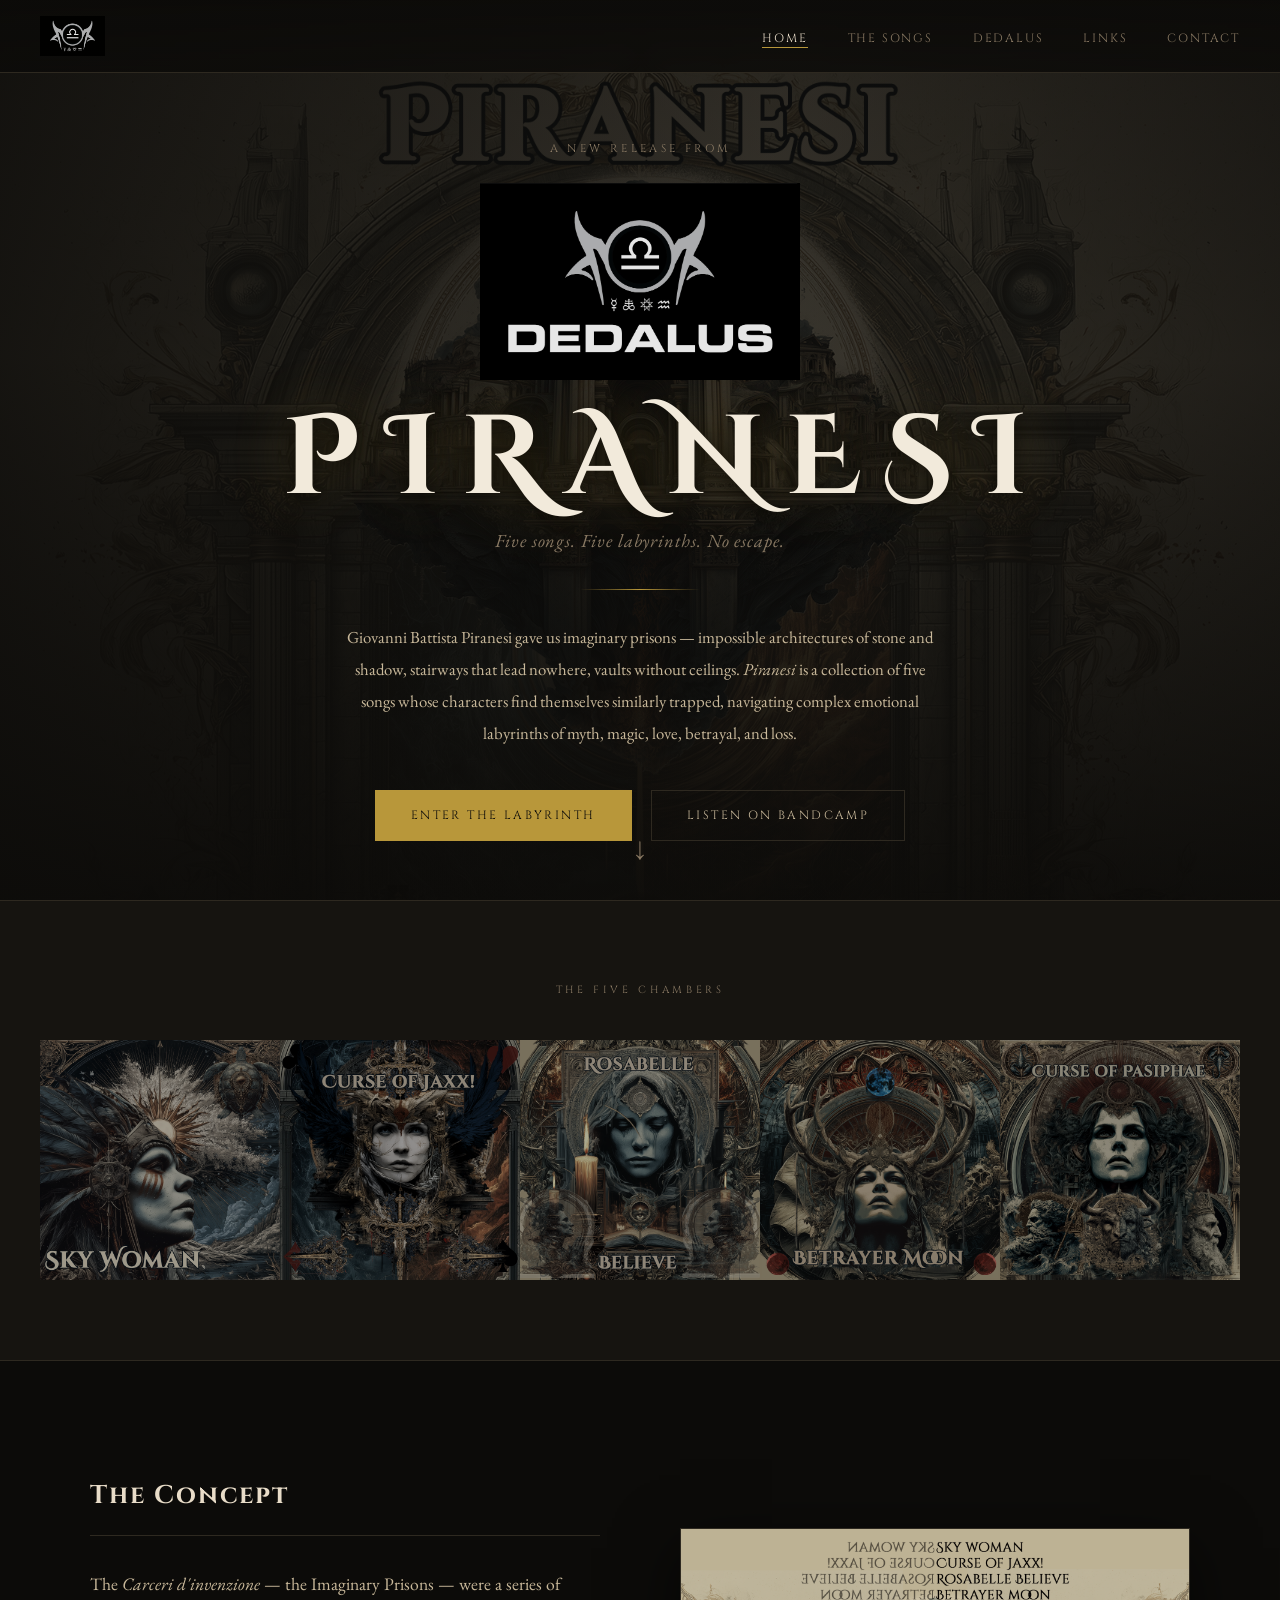
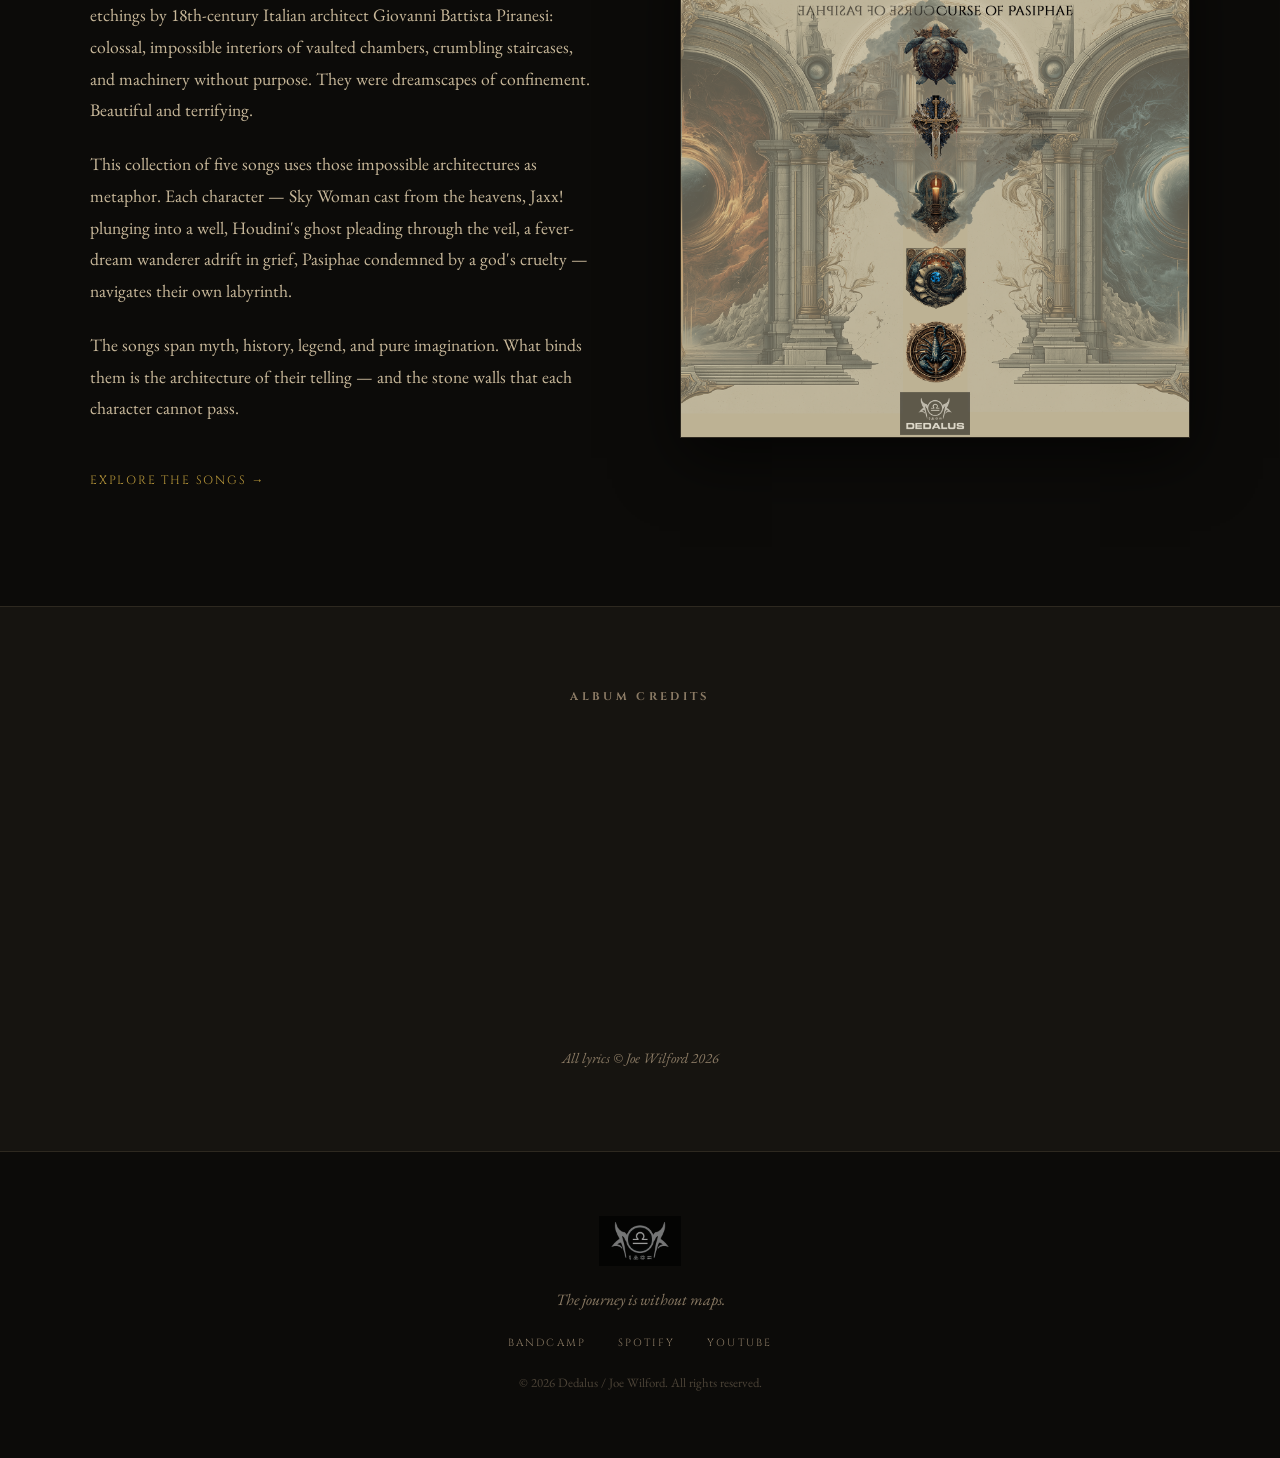
==== index.html @ 381da9d3 "Update index.html More credits grid changes" ====
<!DOCTYPE html>
<html lang="en">
<head>
<meta charset="UTF-8">
<meta name="viewport" content="width=device-width, initial-scale=1.0">
<title>Piranesi — Dedalus</title>
<link rel="stylesheet" href="css/style.css">
<link rel="preconnect" href="https://fonts.googleapis.com">
<link href="https://fonts.googleapis.com/css2?family=Cinzel:wght@400;600;700&family=Cinzel+Decorative:wght@400;700&family=EB+Garamond:ital,wght@0,400;0,500;1,400;1,500&display=swap" rel="stylesheet">
</head>
<body>

<nav class="site-nav">
  <a href="index.html" class="nav-logo"><img src="images/dedalus-icon.png" alt="Dedalus"></a>
  <ul class="nav-links">
    <li><a href="index.html" class="active">Home</a></li>
    <li><a href="songs.html">The Songs</a></li>
    <li><a href="dedalus.html">Dedalus</a></li>
    <li><a href="links.html">Links</a></li>
    <li><a href="contact.html">Contact</a></li>
  </ul>
  <button class="nav-toggle" aria-label="Menu">&#9776;</button>
</nav>

<header class="hero">
  <div class="hero-bg">
    <img src="images/piranesi-cover.png" alt="Piranesi" class="hero-cover-img">
    <div class="hero-overlay"></div>
  </div>
  <div class="hero-content">
    <div class="hero-eyebrow">A New Release from</div>
    <img src="images/dedalus-logo.png" alt="Dedalus" class="hero-logo">
    <h1 class="hero-title">PIRANESI</h1>
    <p class="hero-subtitle">Five songs. Five labyrinths. No escape.</p>
    <div class="hero-rule"></div>
    <p class="hero-description">
      Giovanni Battista Piranesi gave us imaginary prisons — impossible architectures of stone and shadow, stairways that lead nowhere, vaults without ceilings. <em>Piranesi</em> is a collection of five songs whose characters find themselves similarly trapped, navigating complex emotional labyrinths of myth, magic, love, betrayal, and loss.
    </p>
    <div class="hero-cta">
      <a href="songs.html" class="btn-primary">Enter the Labyrinth</a>
      <a href="https://joewilford.bandcamp.com/music" target="_blank" class="btn-secondary">Listen on Bandcamp</a>
    </div>
  </div>
  <div class="scroll-hint"><span>&#8595;</span></div>
</header>

<section class="song-strip">
  <div class="strip-label">The Five Chambers</div>
  <div class="strip-grid">
    <a href="songs.html#sky-woman" class="strip-card">
      <img src="images/sky-woman.png" alt="Sky Woman">
      <div class="strip-veil"><span class="strip-num">I</span><span class="strip-name">Sky Woman</span></div>
    </a>
    <a href="songs.html#jaxx" class="strip-card">
      <img src="images/jaxx.png" alt="Curse of Jaxx!">
      <div class="strip-veil"><span class="strip-num">II</span><span class="strip-name">Curse of Jaxx!</span></div>
    </a>
    <a href="songs.html#rosabelle" class="strip-card">
      <img src="images/rosabelle.png" alt="Rosabelle Believe">
      <div class="strip-veil"><span class="strip-num">III</span><span class="strip-name">Rosabelle Believe</span></div>
    </a>
    <a href="songs.html#betrayer-moon" class="strip-card">
      <img src="images/betrayer-moon.png" alt="Betrayer Moon">
      <div class="strip-veil"><span class="strip-num">IV</span><span class="strip-name">Betrayer Moon</span></div>
    </a>
    <a href="songs.html#pasiphae" class="strip-card">
      <img src="images/pasiphae.png" alt="Curse of Pasiphae">
      <div class="strip-veil"><span class="strip-num">V</span><span class="strip-name">Curse of Pasiphae</span></div>
    </a>
  </div>
</section>

<section class="concept-section">
  <div class="concept-inner">
    <div class="concept-text">
      <h2 class="section-title">The Concept</h2>
      <p>The <em>Carceri d'invenzione</em> — the Imaginary Prisons — were a series of etchings by 18th-century Italian architect Giovanni Battista Piranesi: colossal, impossible interiors of vaulted chambers, crumbling staircases, and machinery without purpose. They were dreamscapes of confinement. Beautiful and terrifying.</p>
      <p>This collection of five songs uses those impossible architectures as metaphor. Each character — Sky Woman cast from the heavens, Jaxx! plunging into a well, Houdini's ghost pleading through the veil, a fever-dream wanderer adrift in grief, Pasiphae condemned by a god's cruelty — navigates their own labyrinth.</p>
      <p>The songs span myth, history, legend, and pure imagination. What binds them is the architecture of their telling — and the stone walls that each character cannot pass.</p>
      <a href="songs.html" class="btn-text-link">Explore the songs &rarr;</a>
    </div>
    <div class="concept-img">
      <img src="images/piranesi-back.png" alt="Piranesi back cover">
    </div>
  </div>
</section>

<section class="credits-strip">
  <div class="credits-inner">
    <h3 class="credits-title">Album Credits</h3>
    <div class="credits-grid">
      <div class="credit-item"><span class="credit-role">Words &amp; Music</span><span class="credit-name">Joe Wilford</span></div>
      <div class="credit-item"><span class="credit-role">Vocals, Guitars, Bass, Keys</span><span class="credit-name">Joe Wilford</span></div>
      <div class="credit-item"><span class="credit-role">Lead Vocals — <em>Curse of Jaxx!</em></span><span class="credit-name">Yvonne Belle</span></div>
      <div class="credit-item"><span class="credit-role">Background Vocals — <em>Rosabelle Believe</em></span><span class="credit-name">Rowan Bishop</span></div>
      <div class="credit-item"><span class="credit-role">Drums — <em>Rosabelle Believe</em></span><span class="credit-name">Steve La Cerra</span></div>
      <div class="credit-item"><span class="credit-role">Drums — <em>Curse of Pasiphae</em></span><span class="credit-name">Runtt Wah</span></div>
    </div><div class="credit-item">
  <span class="credit-role">Mixed by</span>
  <span class="credit-name">Rowan Bishop at Garage Mahal Recording, Westbrook, Maine — <em>Rosabelle Believe &amp; Curse of Pasiphae</em></span>
</div>
    <p class="credits-copy">All lyrics &copy; Joe Wilford 2026</p>
  </div>
</section>

<footer class="site-footer">
  <div class="footer-inner">
    <img src="images/dedalus-icon.png" alt="Dedalus" class="footer-icon">
    <p class="footer-tagline">The journey is without maps.</p>
    <div class="footer-links">
      <a href="https://joewilford.bandcamp.com/music" target="_blank">Bandcamp</a>
      <a href="https://open.spotify.com/artist/7KIFpEmJ60Qsy2uLBTqwLW" target="_blank">Spotify</a>
      <a href="https://youtube.com/@darkartsmusic" target="_blank">YouTube</a>
    </div>
    <p class="footer-copy">&copy; 2026 Dedalus / Joe Wilford. All rights reserved.</p>
  </div>
</footer>

<script src="js/main.js"></script>
</body>
</html>
---- css/style.css ----
/* ============================================================
   PIRANESI — DEDALUS
   Dark Neoclassical Exhibition
   ============================================================ */

:root {
  --stone:        #0c0b09;
  --stone-mid:    #161410;
  --stone-light:  #1f1c17;
  --stone-border: #2e2920;
  --parchment:    #c8b89a;
  --parchment-dim:#8a7a64;
  --ivory:        #e8dcc8;
  --ivory-bright: #f2eadb;
  --gold:         #b8973a;
  --gold-dim:     #7a6228;
  --rust:         #8b3a2a;
  --blood:        #6b1a1a;
  --prussian:     #1a2d4a;
  --slate:        #2a3d52;
  --font-display: 'Cinzel Decorative', serif;
  --font-title:   'Cinzel', serif;
  --font-body:    'EB Garamond', serif;
  --transition:   0.3s ease;
}

*, *::before, *::after { box-sizing: border-box; margin: 0; padding: 0; }

html { scroll-behavior: smooth; }

body {
  background: var(--stone);
  color: var(--parchment);
  font-family: var(--font-body);
  font-size: 1.1rem;
  line-height: 1.8;
  overflow-x: hidden;
}

img { max-width: 100%; display: block; }
a { color: var(--gold); text-decoration: none; transition: color var(--transition); }
a:hover { color: var(--ivory-bright); }

/* ============================================================
   NAVIGATION
   ============================================================ */
.site-nav {
  position: fixed;
  top: 0; left: 0; right: 0;
  z-index: 100;
  display: flex;
  align-items: center;
  justify-content: space-between;
  padding: 1rem 2.5rem;
  background: linear-gradient(to bottom, rgba(12,11,9,0.97) 0%, rgba(12,11,9,0.85) 100%);
  border-bottom: 1px solid var(--stone-border);
  backdrop-filter: blur(8px);
}

.nav-logo img {
  height: 40px;
  width: auto;
  opacity: 0.9;
  transition: opacity var(--transition);
}
.nav-logo:hover img { opacity: 1; }

.nav-links {
  list-style: none;
  display: flex;
  gap: 2.5rem;
}

.nav-links a {
  font-family: var(--font-title);
  font-size: 0.75rem;
  letter-spacing: 0.15em;
  text-transform: uppercase;
  color: var(--parchment-dim);
  position: relative;
  padding-bottom: 2px;
}

.nav-links a::after {
  content: '';
  position: absolute;
  bottom: 0; left: 0;
  width: 0; height: 1px;
  background: var(--gold);
  transition: width var(--transition);
}

.nav-links a:hover,
.nav-links a.active {
  color: var(--ivory);
}
.nav-links a:hover::after,
.nav-links a.active::after { width: 100%; }

.nav-toggle {
  display: none;
  background: none;
  border: none;
  color: var(--parchment);
  font-size: 1.5rem;
  cursor: pointer;
}

/* ============================================================
   HERO
   ============================================================ */
.hero {
  position: relative;
  min-height: 100vh;
  display: flex;
  align-items: center;
  justify-content: center;
  padding-top: 80px;
  overflow: hidden;
}

.hero-bg {
  position: absolute;
  inset: 0;
  z-index: 0;
}

.hero-cover-img {
  width: 100%;
  height: 100%;
  object-fit: cover;
  object-position: center top;
  opacity: 0.35;
  filter: sepia(20%);
}

.hero-overlay {
  position: absolute;
  inset: 0;
  background:
    linear-gradient(to right, rgba(12,11,9,0.85) 0%, rgba(12,11,9,0.4) 60%, rgba(12,11,9,0.7) 100%),
    linear-gradient(to bottom, rgba(12,11,9,0.3) 0%, rgba(12,11,9,0.0) 40%, rgba(12,11,9,0.9) 100%);
}

.hero-content {
  position: relative;
  z-index: 1;
  text-align: center;
  max-width: 780px;
  padding: 3rem 2rem;
  animation: fadeUp 1.2s ease forwards;
}

@keyframes fadeUp {
  from { opacity: 0; transform: translateY(30px); }
  to   { opacity: 1; transform: translateY(0); }
}

.hero-eyebrow {
  font-family: var(--font-title);
  font-size: 0.7rem;
  letter-spacing: 0.3em;
  text-transform: uppercase;
  color: var(--parchment-dim);
  margin-bottom: 1.5rem;
}

.hero-logo {
  max-width: 320px;
  margin: 0 auto 1.5rem;
  filter: brightness(0.9);
}

.hero-title {
  font-family: var(--font-display);
  font-size: clamp(3.5rem, 9vw, 7rem);
  letter-spacing: 0.2em;
  color: var(--ivory-bright);
  text-shadow: 0 0 60px rgba(184,151,58,0.3), 0 4px 20px rgba(0,0,0,0.8);
  margin-bottom: 0.5rem;
  line-height: 1;
}

.hero-subtitle {
  font-family: var(--font-body);
  font-style: italic;
  font-size: 1.15rem;
  color: var(--parchment-dim);
  letter-spacing: 0.05em;
  margin-bottom: 2rem;
}

.hero-rule {
  width: 120px;
  height: 1px;
  background: linear-gradient(to right, transparent, var(--gold), transparent);
  margin: 0 auto 2rem;
}

.hero-description {
  font-size: 1.05rem;
  color: var(--parchment);
  max-width: 600px;
  margin: 0 auto 2.5rem;
  line-height: 1.9;
}

.hero-cta {
  display: flex;
  gap: 1.2rem;
  justify-content: center;
  flex-wrap: wrap;
}

.scroll-hint {
  position: absolute;
  bottom: 2rem;
  left: 50%;
  transform: translateX(-50%);
  color: var(--parchment-dim);
  font-size: 1.4rem;
  animation: bob 2s ease-in-out infinite;
  z-index: 1;
}

@keyframes bob {
  0%, 100% { transform: translateX(-50%) translateY(0); }
  50%       { transform: translateX(-50%) translateY(8px); }
}

/* ============================================================
   BUTTONS
   ============================================================ */
.btn-primary {
  display: inline-block;
  font-family: var(--font-title);
  font-size: 0.75rem;
  letter-spacing: 0.2em;
  text-transform: uppercase;
  color: var(--stone);
  background: var(--gold);
  padding: 0.85rem 2.2rem;
  border: 1px solid var(--gold);
  transition: all var(--transition);
}
.btn-primary:hover {
  background: var(--ivory-bright);
  border-color: var(--ivory-bright);
  color: var(--stone);
}

.btn-secondary {
  display: inline-block;
  font-family: var(--font-title);
  font-size: 0.75rem;
  letter-spacing: 0.2em;
  text-transform: uppercase;
  color: var(--parchment);
  background: transparent;
  padding: 0.85rem 2.2rem;
  border: 1px solid var(--stone-border);
  transition: all var(--transition);
}
.btn-secondary:hover {
  border-color: var(--gold);
  color: var(--gold);
}

.btn-text-link {
  font-family: var(--font-title);
  font-size: 0.75rem;
  letter-spacing: 0.15em;
  text-transform: uppercase;
  color: var(--gold);
  display: inline-block;
  margin-top: 1.5rem;
  transition: color var(--transition);
}
.btn-text-link:hover { color: var(--ivory-bright); }

.btn-bandcamp {
  display: inline-block;
  font-family: var(--font-title);
  font-size: 0.7rem;
  letter-spacing: 0.15em;
  text-transform: uppercase;
  color: var(--stone);
  background: var(--gold);
  padding: 0.6rem 1.4rem;
  margin-top: 0.75rem;
  transition: all var(--transition);
}
.btn-bandcamp:hover { background: var(--ivory-bright); color: var(--stone); }

/* ============================================================
   SONG STRIP (HOME)
   ============================================================ */
.song-strip {
  padding: 5rem 2rem;
  background: var(--stone-mid);
  border-top: 1px solid var(--stone-border);
  border-bottom: 1px solid var(--stone-border);
}

.strip-label {
  font-family: var(--font-title);
  font-size: 0.65rem;
  letter-spacing: 0.35em;
  text-transform: uppercase;
  color: var(--parchment-dim);
  text-align: center;
  margin-bottom: 2.5rem;
}

.strip-grid {
  display: grid;
  grid-template-columns: repeat(5, 1fr);
  gap: 0;
  max-width: 1200px;
  margin: 0 auto;
}

.strip-card {
  position: relative;
  overflow: hidden;
  aspect-ratio: 1;
  display: block;
}

.strip-card img {
  width: 100%;
  height: 100%;
  object-fit: cover;
  transition: transform 0.5s ease, filter 0.5s ease;
  filter: brightness(0.7) saturate(0.7);
}

.strip-card:hover img {
  transform: scale(1.06);
  filter: brightness(0.5) saturate(0.5);
}

.strip-veil {
  position: absolute;
  inset: 0;
  display: flex;
  flex-direction: column;
  align-items: center;
  justify-content: center;
  opacity: 0;
  transition: opacity 0.4s ease;
  background: rgba(12,11,9,0.4);
  gap: 0.5rem;
}

.strip-card:hover .strip-veil { opacity: 1; }

.strip-num {
  font-family: var(--font-display);
  font-size: 2rem;
  color: var(--gold);
  display: block;
}

.strip-name {
  font-family: var(--font-title);
  font-size: 0.7rem;
  letter-spacing: 0.1em;
  text-transform: uppercase;
  color: var(--ivory);
  text-align: center;
  padding: 0 1rem;
}

/* ============================================================
   CONCEPT SECTION
   ============================================================ */
.concept-section {
  padding: 7rem 2rem;
  background: var(--stone);
}

.concept-inner {
  max-width: 1100px;
  margin: 0 auto;
  display: grid;
  grid-template-columns: 1fr 1fr;
  gap: 5rem;
  align-items: center;
}

.concept-text p {
  margin-bottom: 1.4rem;
  color: var(--parchment);
}

.concept-img img {
  border: 1px solid var(--stone-border);
  box-shadow: 0 20px 60px rgba(0,0,0,0.6);
}

/* ============================================================
   SECTION TITLES
   ============================================================ */
.section-title {
  font-family: var(--font-title);
  font-size: 1.6rem;
  letter-spacing: 0.08em;
  color: var(--ivory);
  margin-bottom: 2rem;
  padding-bottom: 1rem;
  border-bottom: 1px solid var(--stone-border);
}

/* ============================================================
   CREDITS STRIP
   ============================================================ */
.credits-strip {
  background: var(--stone-mid);
  border-top: 1px solid var(--stone-border);
  padding: 5rem 2rem;
}

.credits-inner {
  max-width: 900px;
  margin: 0 auto;
  text-align: center;
}

.credits-title {
  font-family: var(--font-title);
  font-size: 0.7rem;
  letter-spacing: 0.3em;
  text-transform: uppercase;
  color: var(--parchment-dim);
  margin-bottom: 3rem;
}

.credits-grid {
  display: grid;
  grid-template-columns: repeat(auto-fit, minmax(250px, 1fr));
  gap: 1.5rem 3rem;
  text-align: left;
  margin-bottom: 2.5rem;
}

.credit-item {
  display: flex;
  flex-direction: column;
  gap: 0.2rem;
  padding-bottom: 1rem;
  border-bottom: 1px solid var(--stone-border);
}

.credit-role {
  font-family: var(--font-title);
  font-size: 0.65rem;
  letter-spacing: 0.12em;
  text-transform: uppercase;
  color: var(--parchment-dim);
}

.credit-name {
  font-size: 1.05rem;
  color: var(--ivory);
}

.credits-copy {
  font-style: italic;
  color: var(--parchment-dim);
  font-size: 0.9rem;
}

/* ============================================================
   PAGE HEADER (interior pages)
   ============================================================ */
.page-header {
  padding: 10rem 2rem 5rem;
  text-align: center;
  background:
    linear-gradient(to bottom, rgba(12,11,9,1) 0%, rgba(22,20,16,1) 100%);
  border-bottom: 1px solid var(--stone-border);
  position: relative;
}

.page-header::before {
  content: '';
  position: absolute;
  bottom: 0; left: 50%;
  transform: translateX(-50%);
  width: 200px;
  height: 1px;
  background: linear-gradient(to right, transparent, var(--gold), transparent);
}

.page-header-eyebrow {
  font-family: var(--font-title);
  font-size: 0.65rem;
  letter-spacing: 0.35em;
  text-transform: uppercase;
  color: var(--parchment-dim);
  margin-bottom: 1rem;
}

.page-header-title {
  font-family: var(--font-display);
  font-size: clamp(2.5rem, 6vw, 4.5rem);
  color: var(--ivory-bright);
  letter-spacing: 0.1em;
  margin-bottom: 1rem;
}

.page-header-sub {
  font-style: italic;
  color: var(--parchment-dim);
  font-size: 1.05rem;
}

/* ============================================================
   SONG NAV
   ============================================================ */
.song-nav {
  position: sticky;
  top: 63px;
  z-index: 90;
  background: rgba(15,13,10,0.97);
  border-bottom: 1px solid var(--stone-border);
  display: flex;
  justify-content: center;
  flex-wrap: wrap;
  gap: 0;
  backdrop-filter: blur(8px);
}

.song-nav a {
  font-family: var(--font-title);
  font-size: 0.65rem;
  letter-spacing: 0.12em;
  text-transform: uppercase;
  color: var(--parchment-dim);
  padding: 1rem 1.5rem;
  border-right: 1px solid var(--stone-border);
  transition: all var(--transition);
}

.song-nav a:last-child { border-right: none; }
.song-nav a:hover { color: var(--gold); background: rgba(184,151,58,0.05); }

/* ============================================================
   SONG PANELS
   ============================================================ */
.song-panel {
  display: grid;
  grid-template-columns: 420px 1fr;
  min-height: 100vh;
  border-bottom: 1px solid var(--stone-border);
}

.song-panel--alt {
  background: var(--stone-mid);
}

.song-art-col {
  position: sticky;
  top: 110px;
  height: calc(100vh - 110px);
  display: flex;
  flex-direction: column;
  align-items: center;
  justify-content: center;
  padding: 3rem 2rem;
  border-right: 1px solid var(--stone-border);
  background: var(--stone);
}

.song-panel--alt .song-art-col {
  background: var(--stone-mid);
}

.song-numeral {
  font-family: var(--font-display);
  font-size: 4rem;
  color: var(--stone-border);
  line-height: 1;
  margin-bottom: 1.5rem;
  text-shadow: none;
}

.song-artwork {
  width: 100%;
  max-width: 360px;
  box-shadow: 0 20px 60px rgba(0,0,0,0.7), 0 0 0 1px var(--stone-border);
  transition: box-shadow 0.4s ease;
}

.song-artwork:hover {
  box-shadow: 0 25px 80px rgba(0,0,0,0.8), 0 0 30px rgba(184,151,58,0.15), 0 0 0 1px var(--gold-dim);
}

.song-content-col {
  padding: 5rem 4rem 6rem;
  max-width: 800px;
}

.song-title {
  font-family: var(--font-display);
  font-size: clamp(2rem, 4vw, 3.2rem);
  color: var(--ivory-bright);
  letter-spacing: 0.05em;
  margin-bottom: 0.5rem;
  line-height: 1.1;
}

.song-sub-title {
  font-family: var(--font-body);
  font-style: italic;
  color: var(--parchment-dim);
  font-size: 0.9rem;
  letter-spacing: 0.05em;
  margin-bottom: 0.5rem;
}

.song-rule {
  width: 80px;
  height: 1px;
  background: linear-gradient(to right, var(--gold), transparent);
  margin: 1.5rem 0 2.5rem;
}

.song-story,
.song-lyrics,
.song-media {
  margin-bottom: 3.5rem;
}

.content-label {
  font-family: var(--font-title);
  font-size: 0.65rem;
  letter-spacing: 0.25em;
  text-transform: uppercase;
  color: var(--gold);
  margin-bottom: 1.2rem;
  display: block;
}

.song-story p {
  color: var(--parchment);
  margin-bottom: 1.2rem;
}

/* ============================================================
   MEDIA PLACEHOLDERS
   ============================================================ */
.media-placeholder,
.video-placeholder {
  border: 1px solid var(--stone-border);
  background: var(--stone-light);
  margin-bottom: 1rem;
}

.media-placeholder-inner,
.video-placeholder-inner {
  padding: 2rem;
  display: flex;
  flex-direction: column;
  align-items: center;
  gap: 0.75rem;
  text-align: center;
}

.media-icon {
  font-size: 2rem;
  color: var(--parchment-dim);
  display: block;
}

.media-placeholder p,
.video-placeholder p {
  color: var(--parchment-dim);
  font-style: italic;
  font-size: 0.95rem;
}

/* ============================================================
   LYRICS
   ============================================================ */
.lyrics-block {
  border-left: 2px solid var(--gold-dim);
  padding-left: 2rem;
  display: flex;
  flex-direction: column;
  gap: 1.2rem;
}

.lyrics-block p {
  color: var(--parchment);
  line-height: 1.9;
  font-size: 1.05rem;
}

/* ============================================================
   ARTIST PAGE
   ============================================================ */
.artist-hero {
  position: relative;
  height: 55vh;
  min-height: 350px;
  display: flex;
  align-items: flex-end;
  justify-content: center;
  overflow: hidden;
}

.artist-hero-bg {
  position: absolute;
  inset: 0;
}

.artist-banner-img {
  width: 100%;
  height: 100%;
  object-fit: cover;
  object-position: center;
  opacity: 0.6;
}

.artist-hero-overlay {
  position: absolute;
  inset: 0;
  background: linear-gradient(to bottom, rgba(12,11,9,0.2) 0%, rgba(12,11,9,0.95) 100%);
}

.artist-hero-content {
  position: relative;
  z-index: 1;
  text-align: center;
  padding: 0 2rem 3rem;
}

.artist-hero-logo {
  max-width: 280px;
  margin: 0 auto 1rem;
}

.artist-hero-tagline {
  font-style: italic;
  color: var(--parchment-dim);
  font-size: 1rem;
}

.artist-bio-section {
  padding: 6rem 2rem;
}

.artist-bio-inner {
  max-width: 1100px;
  margin: 0 auto;
  display: grid;
  grid-template-columns: 320px 1fr;
  gap: 5rem;
  align-items: start;
}

.portrait-frame {
  border: 1px solid var(--stone-border);
  box-shadow: 0 20px 60px rgba(0,0,0,0.6);
  overflow: hidden;
  margin-bottom: 1.5rem;
}

.artist-portrait {
  width: 100%;
  transition: transform 0.5s ease;
}
.portrait-frame:hover .artist-portrait { transform: scale(1.03); }

.portrait-caption {
  display: flex;
  align-items: center;
  gap: 1rem;
  padding: 0 0.5rem;
  margin-bottom: 1.5rem;
}

.caption-icon {
  height: 30px;
  width: auto;
  opacity: 0.7;
}

.portrait-caption span {
  font-family: var(--font-title);
  font-size: 0.75rem;
  letter-spacing: 0.1em;
  color: var(--parchment-dim);
  line-height: 1.5;
}

.artist-photo {
  width: 100%;
  border: 1px solid var(--stone-border);
  opacity: 0.85;
  transition: opacity var(--transition);
}
.artist-photo:hover { opacity: 1; }

.bio-lead {
  font-size: 1.2rem;
  font-style: italic;
  color: var(--ivory);
  margin-bottom: 1.8rem;
  line-height: 1.8;
}

.bio-text p {
  color: var(--parchment);
  margin-bottom: 1.4rem;
}

/* ============================================================
   DISCOGRAPHY
   ============================================================ */
.discography-section {
  background: var(--stone-mid);
  border-top: 1px solid var(--stone-border);
  padding: 6rem 2rem;
}

.discography-inner {
  max-width: 900px;
  margin: 0 auto;
}

.disco-item {
  display: grid;
  grid-template-columns: 100px 1fr;
  gap: 2rem;
  padding: 2rem 0;
  border-bottom: 1px solid var(--stone-border);
  align-items: start;
}

.disco-featured {
  background: rgba(184,151,58,0.05);
  padding: 2rem;
  border: 1px solid var(--gold-dim);
  margin-bottom: 1rem;
}

.disco-year {
  font-family: var(--font-title);
  font-size: 0.75rem;
  letter-spacing: 0.1em;
  color: var(--gold);
  padding-top: 0.3rem;
}

.disco-title {
  font-family: var(--font-title);
  font-size: 1.1rem;
  color: var(--ivory);
  margin-bottom: 0.5rem;
  display: flex;
  align-items: center;
  gap: 1rem;
  flex-wrap: wrap;
}

.disco-badge {
  font-size: 0.6rem;
  letter-spacing: 0.15em;
  text-transform: uppercase;
  background: var(--gold);
  color: var(--stone);
  padding: 0.2rem 0.6rem;
  font-family: var(--font-title);
  font-weight: 400;
}

.disco-tracklist {
  font-style: italic;
  color: var(--parchment-dim);
  font-size: 0.95rem;
  line-height: 1.7;
}

/* ============================================================
   LINKS PAGE
   ============================================================ */
.links-section {
  padding: 5rem 2rem 7rem;
}

.links-inner {
  max-width: 900px;
  margin: 0 auto;
}

.links-group {
  margin-bottom: 4rem;
}

.links-group-title {
  font-family: var(--font-title);
  font-size: 0.65rem;
  letter-spacing: 0.3em;
  text-transform: uppercase;
  color: var(--parchment-dim);
  margin-bottom: 1.5rem;
  padding-bottom: 0.75rem;
  border-bottom: 1px solid var(--stone-border);
}

.links-grid {
  display: flex;
  flex-direction: column;
  gap: 0.75rem;
}

.link-card {
  display: flex;
  align-items: center;
  gap: 1.5rem;
  padding: 1.25rem 1.5rem;
  border: 1px solid var(--stone-border);
  background: var(--stone-mid);
  transition: all var(--transition);
  color: var(--parchment);
}

.link-card:hover {
  border-color: var(--gold-dim);
  background: var(--stone-light);
  color: var(--ivory);
}

.link-card--featured {
  border-color: var(--gold-dim);
  background: rgba(184,151,58,0.06);
}

.link-card--featured:hover {
  border-color: var(--gold);
}

.link-card-icon {
  font-size: 1.4rem;
  opacity: 0.7;
  flex-shrink: 0;
  width: 2rem;
  text-align: center;
}

.link-card-text { flex: 1; }

.link-card-text h3 {
  font-family: var(--font-title);
  font-size: 0.85rem;
  letter-spacing: 0.08em;
  color: var(--ivory);
  margin-bottom: 0.2rem;
}

.link-card-text p {
  font-size: 0.9rem;
  color: var(--parchment-dim);
  font-style: italic;
}

.link-arrow {
  color: var(--gold-dim);
  font-size: 1.1rem;
  flex-shrink: 0;
  transition: transform var(--transition), color var(--transition);
}

.link-card:hover .link-arrow {
  transform: translateX(4px);
  color: var(--gold);
}

/* ============================================================
   CONTACT PAGE
   ============================================================ */
.contact-section {
  padding: 6rem 2rem 8rem;
}

.contact-inner {
  max-width: 1000px;
  margin: 0 auto;
  display: grid;
  grid-template-columns: 1fr 1fr;
  gap: 5rem;
  align-items: start;
}

.contact-text p {
  color: var(--parchment);
  margin-bottom: 1.4rem;
}

.email-link {
  color: var(--gold);
  border-bottom: 1px solid var(--gold-dim);
  padding-bottom: 1px;
}

.contact-streaming { margin-top: 3rem; }

.contact-stream-links {
  display: flex;
  flex-wrap: wrap;
  gap: 0.75rem;
  margin-top: 1rem;
}

.contact-form {
  display: flex;
  flex-direction: column;
  gap: 1.2rem;
}

.form-field {
  display: flex;
  flex-direction: column;
  gap: 0.4rem;
}

.form-field label {
  font-family: var(--font-title);
  font-size: 0.65rem;
  letter-spacing: 0.2em;
  text-transform: uppercase;
  color: var(--parchment-dim);
}

.form-field input,
.form-field textarea {
  background: var(--stone-light);
  border: 1px solid var(--stone-border);
  color: var(--ivory);
  padding: 0.75rem 1rem;
  font-family: var(--font-body);
  font-size: 1rem;
  transition: border-color var(--transition);
  resize: vertical;
}

.form-field input:focus,
.form-field textarea:focus {
  outline: none;
  border-color: var(--gold-dim);
}

.form-field input::placeholder,
.form-field textarea::placeholder {
  color: var(--parchment-dim);
  opacity: 0.6;
}

.form-submit { margin-top: 0.5rem; cursor: pointer; }

.form-note {
  font-size: 0.8rem;
  font-style: italic;
  color: var(--parchment-dim);
  opacity: 0.7;
  line-height: 1.6;
}

/* ============================================================
   FOOTER
   ============================================================ */
.site-footer {
  background: var(--stone);
  border-top: 1px solid var(--stone-border);
  padding: 4rem 2rem;
}

.footer-inner {
  max-width: 600px;
  margin: 0 auto;
  text-align: center;
  display: flex;
  flex-direction: column;
  align-items: center;
  gap: 1.2rem;
}

.footer-icon {
  height: 50px;
  width: auto;
  opacity: 0.6;
  transition: opacity var(--transition);
}
.footer-icon:hover { opacity: 1; }

.footer-tagline {
  font-style: italic;
  color: var(--parchment-dim);
  font-size: 1rem;
}

.footer-links {
  display: flex;
  gap: 2rem;
  flex-wrap: wrap;
  justify-content: center;
}

.footer-links a {
  font-family: var(--font-title);
  font-size: 0.65rem;
  letter-spacing: 0.2em;
  text-transform: uppercase;
  color: var(--parchment-dim);
  transition: color var(--transition);
}
.footer-links a:hover { color: var(--gold); }

.footer-copy {
  font-size: 0.8rem;
  color: var(--parchment-dim);
  opacity: 0.5;
}

/* ============================================================
   RESPONSIVE
   ============================================================ */
@media (max-width: 1024px) {
  .song-panel {
    grid-template-columns: 1fr;
  }

  .song-art-col {
    position: relative;
    top: 0;
    height: auto;
    padding: 3rem 2rem 2rem;
    border-right: none;
    border-bottom: 1px solid var(--stone-border);
    flex-direction: row;
    gap: 2rem;
    justify-content: flex-start;
  }

  .song-numeral { font-size: 2.5rem; margin-bottom: 0; }

  .song-artwork { max-width: 200px; }

  .song-content-col { padding: 3rem 2rem 4rem; }

  .concept-inner { grid-template-columns: 1fr; gap: 3rem; }
  .concept-img { order: -1; }

  .artist-bio-inner { grid-template-columns: 1fr; gap: 3rem; }

  .contact-inner { grid-template-columns: 1fr; gap: 3rem; }

  .strip-grid { grid-template-columns: repeat(3, 1fr); }
  .strip-grid .strip-card:nth-child(4),
  .strip-grid .strip-card:nth-child(5) {
    display: none;
  }
}

@media (max-width: 768px) {
  .nav-links { display: none; }
  .nav-toggle { display: block; }

  .nav-links.open {
    display: flex;
    flex-direction: column;
    position: fixed;
    top: 63px; left: 0; right: 0;
    background: var(--stone);
    padding: 2rem;
    border-bottom: 1px solid var(--stone-border);
    gap: 1.5rem;
    z-index: 99;
  }

  .strip-grid { grid-template-columns: repeat(2, 1fr); }
  .strip-grid .strip-card:nth-child(4),
  .strip-grid .strip-card:nth-child(5) {
    display: block;
  }

  .credits-grid { grid-template-columns: 1fr; }

  .disco-item { grid-template-columns: 80px 1fr; }

  .song-art-col { flex-direction: column; align-items: center; }

  .hero-cta { flex-direction: column; align-items: center; }
}

/* ============================================================
   SCROLL REVEAL
   ============================================================ */
.reveal {
  opacity: 0;
  transform: translateY(24px);
  transition: opacity 0.7s ease, transform 0.7s ease;
}
.reveal.in-view {
  opacity: 1;
  transform: translateY(0);
}

/* Song nav active state */
.song-nav a.active {
  color: var(--gold);
  background: rgba(184,151,58,0.05);
}
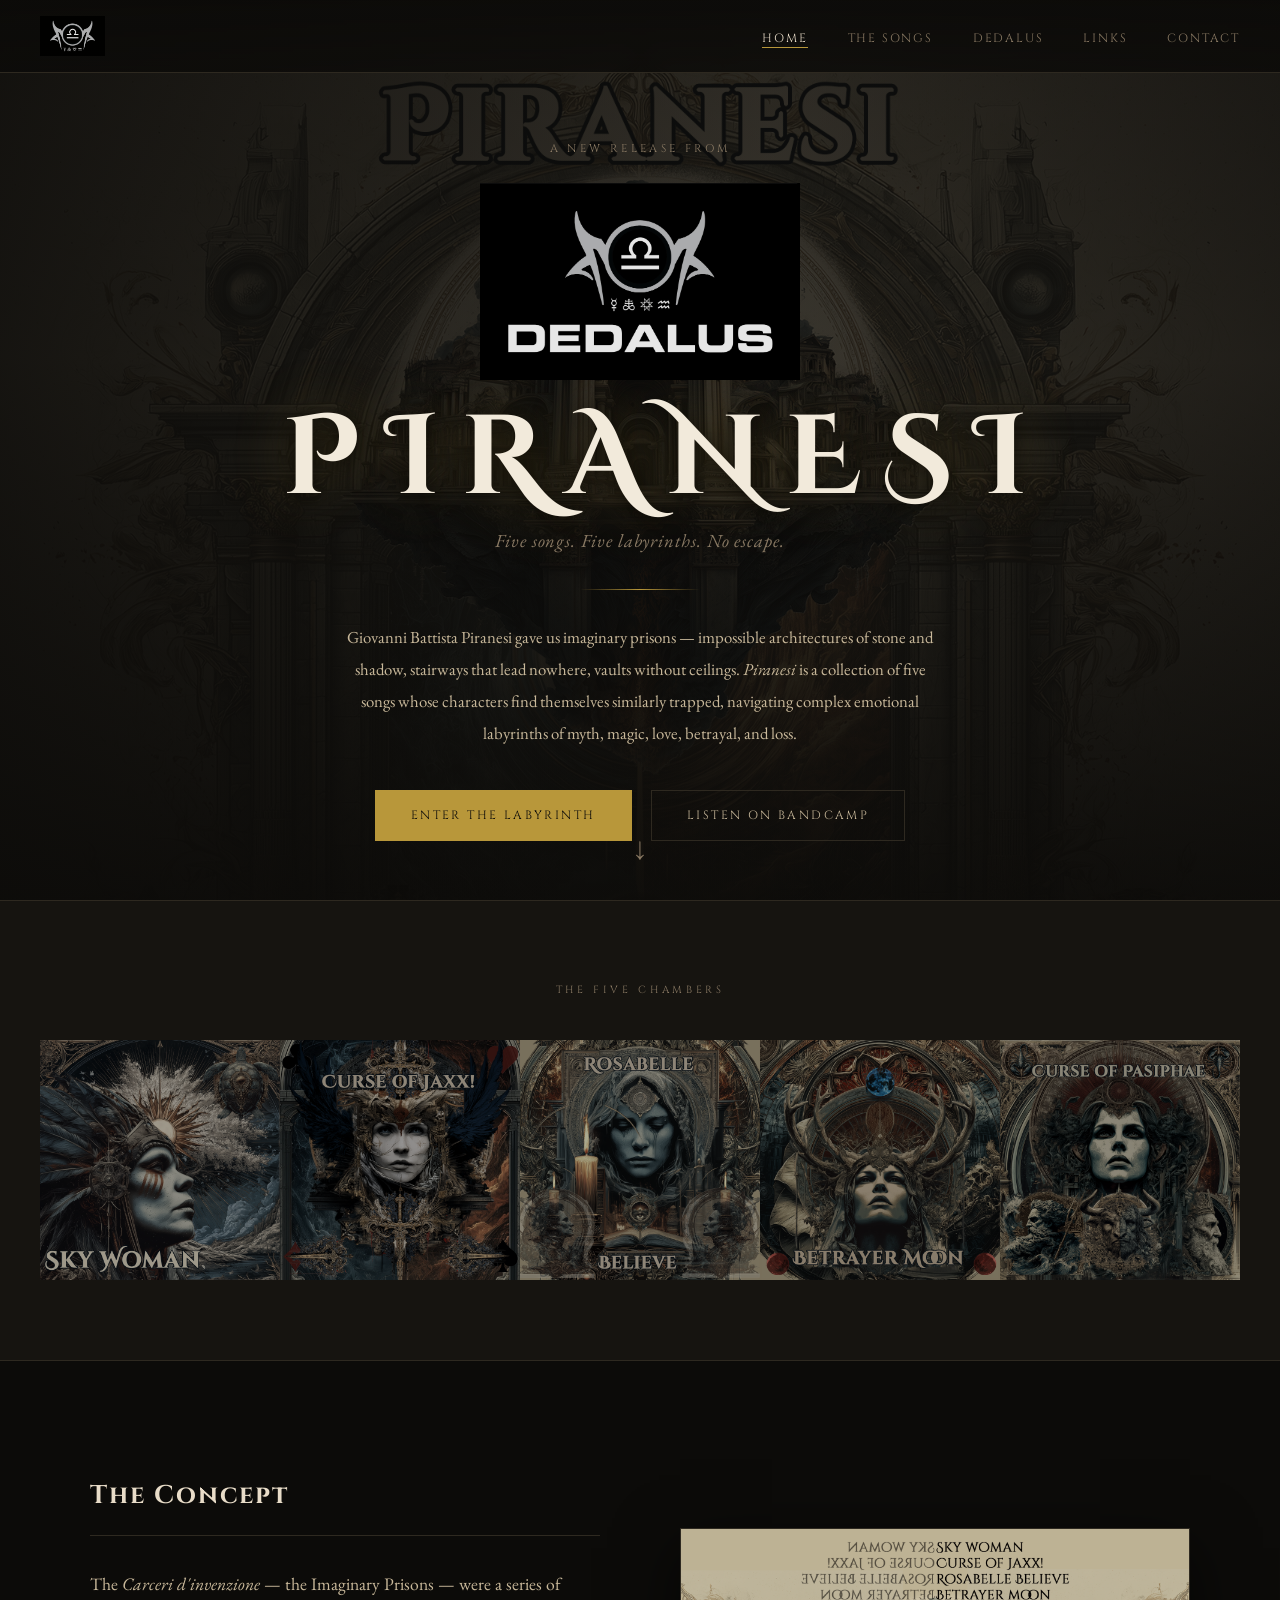
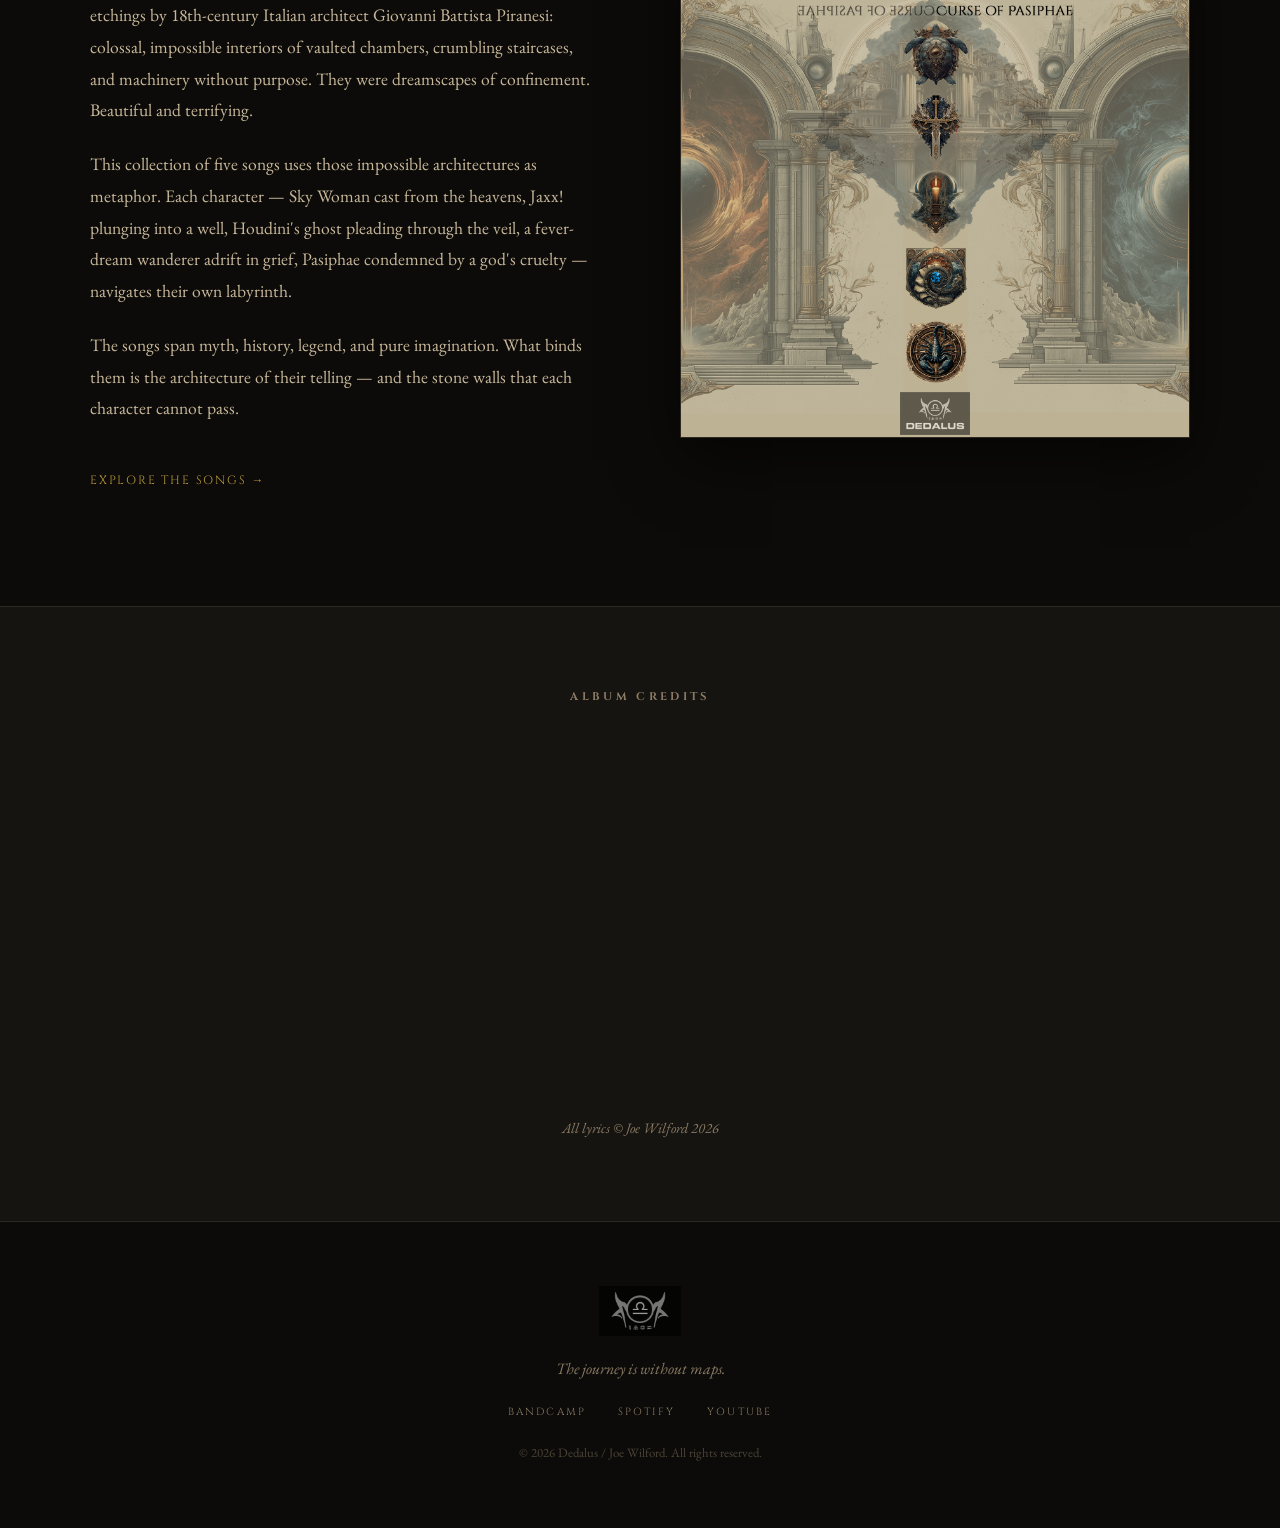
==== commit f0e38332: "Update index.html Credits - Ned / logo." ====
--- a/index.html
+++ b/index.html
@@ -98,6 +98,9 @@
     </div><div class="credit-item">
   <span class="credit-role">Mixed by</span>
   <span class="credit-name">Rowan Bishop at Garage Mahal Recording, Westbrook, Maine — <em>Rosabelle Believe &amp; Curse of Pasiphae</em></span>
+</div><div class="credit-item">
+  <span class="credit-role">Dedalus logo design</span>
+  <span class="credit-name">Ned Farrell</span>
 </div>
     <p class="credits-copy">All lyrics &copy; Joe Wilford 2026</p>
   </div>
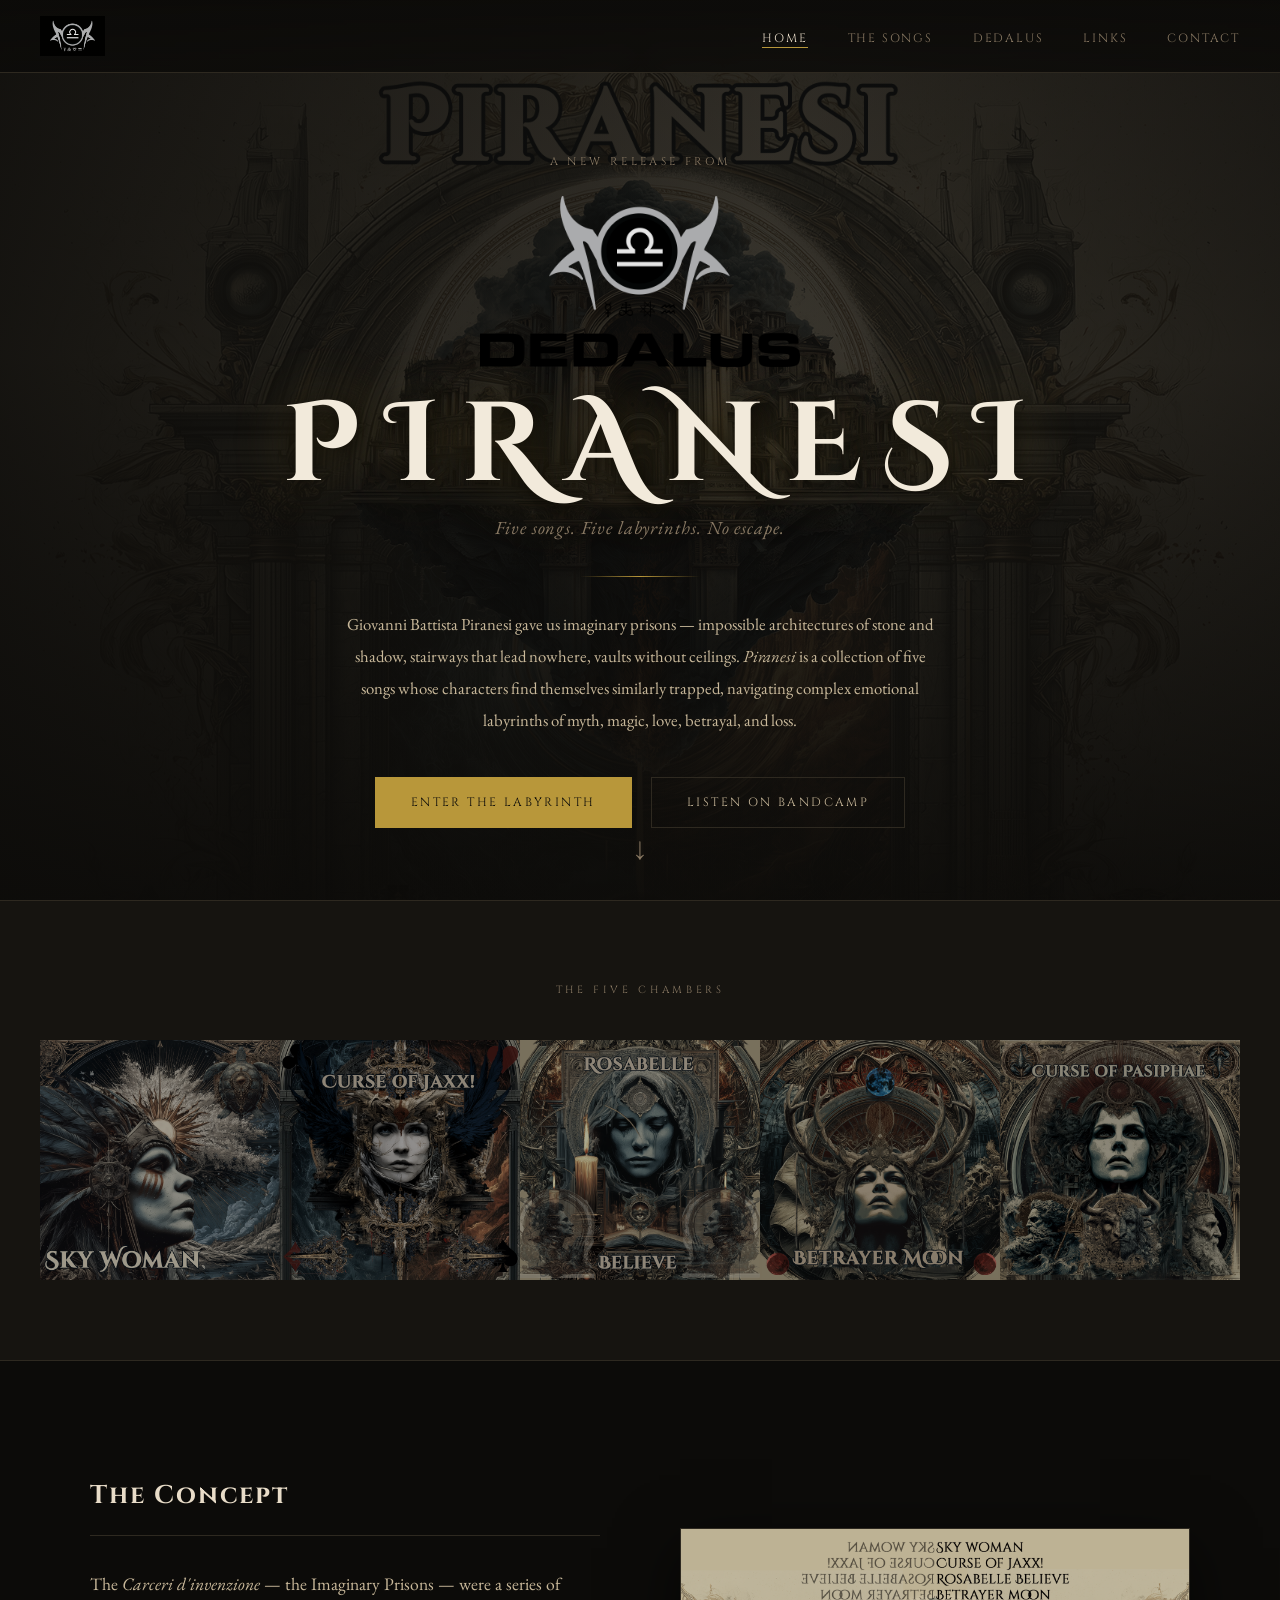
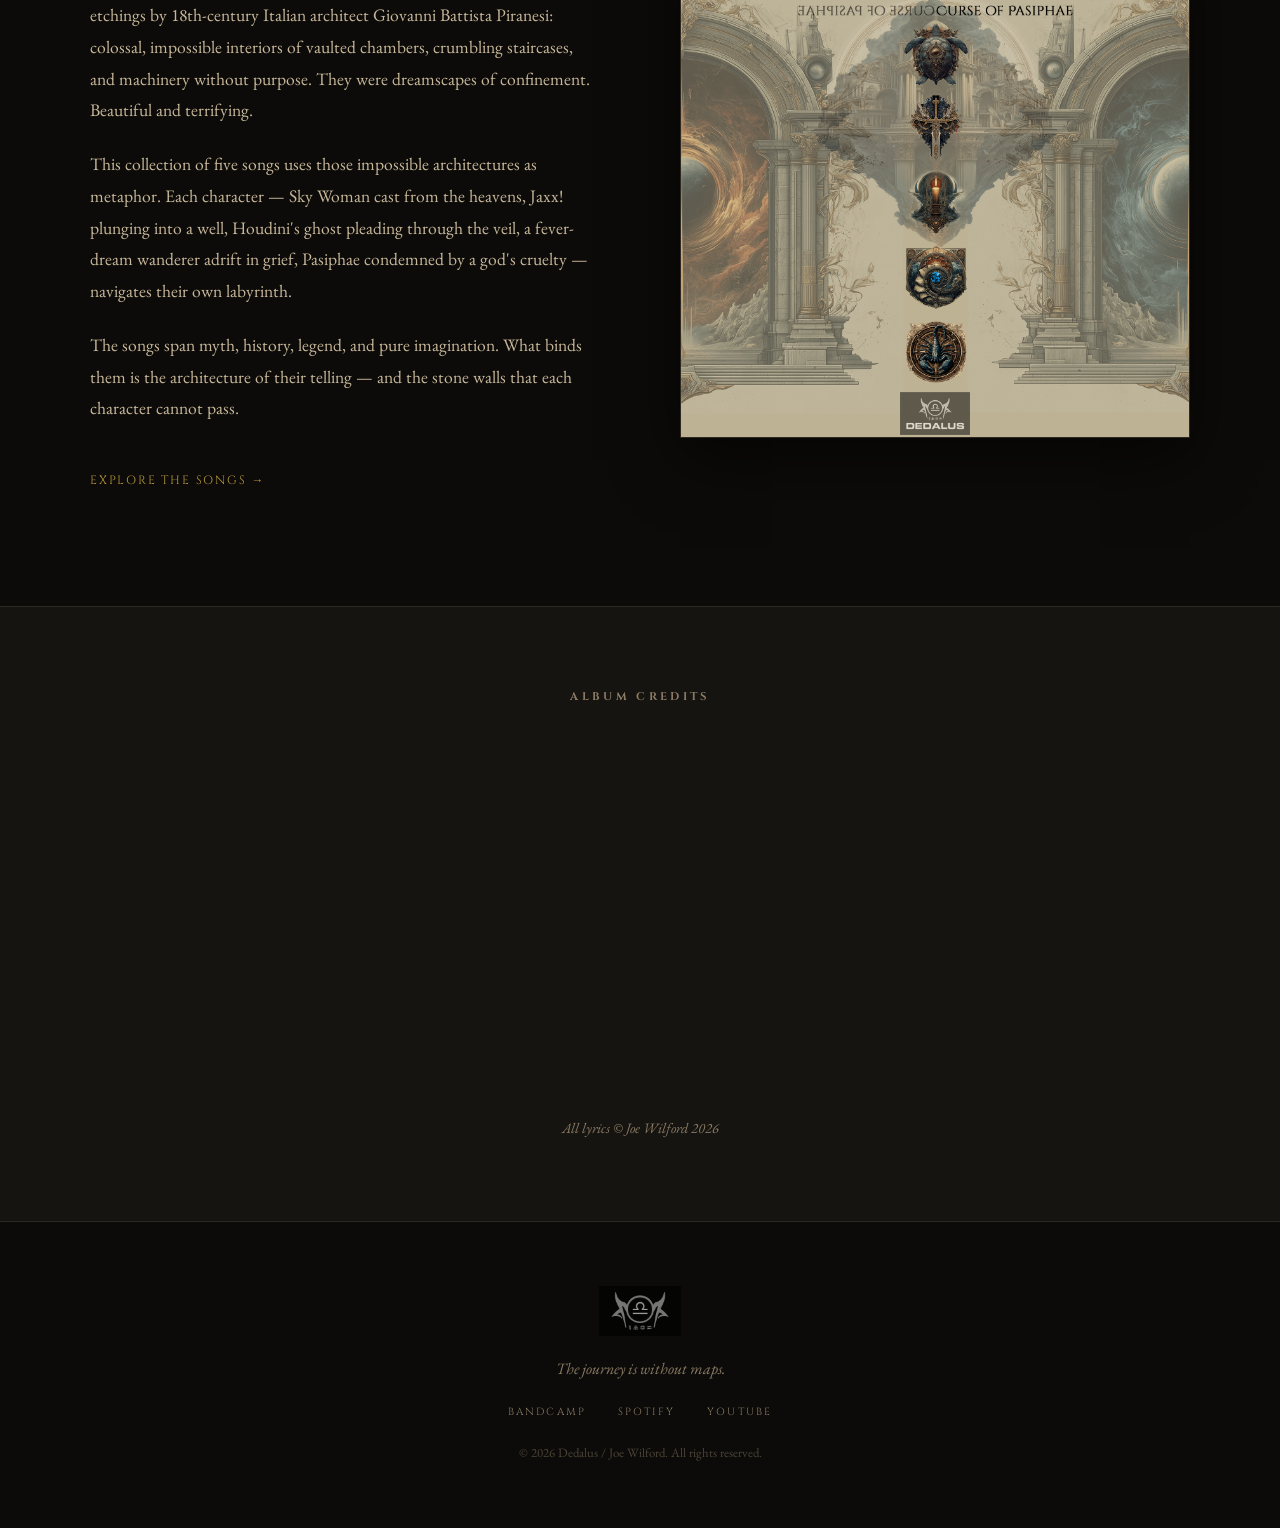
==== commit 1410c5fe: "Update index.html Transparent logo" ====
--- a/index.html
+++ b/index.html
@@ -29,7 +29,7 @@
   </div>
   <div class="hero-content">
     <div class="hero-eyebrow">A New Release from</div>
-    <img src="images/dedalus-logo.png" alt="Dedalus" class="hero-logo">
+    <img src="images/dedalus-logo-transparent.png" alt="Dedalus" class="hero-logo">
     <h1 class="hero-title">PIRANESI</h1>
     <p class="hero-subtitle">Five songs. Five labyrinths. No escape.</p>
     <div class="hero-rule"></div>
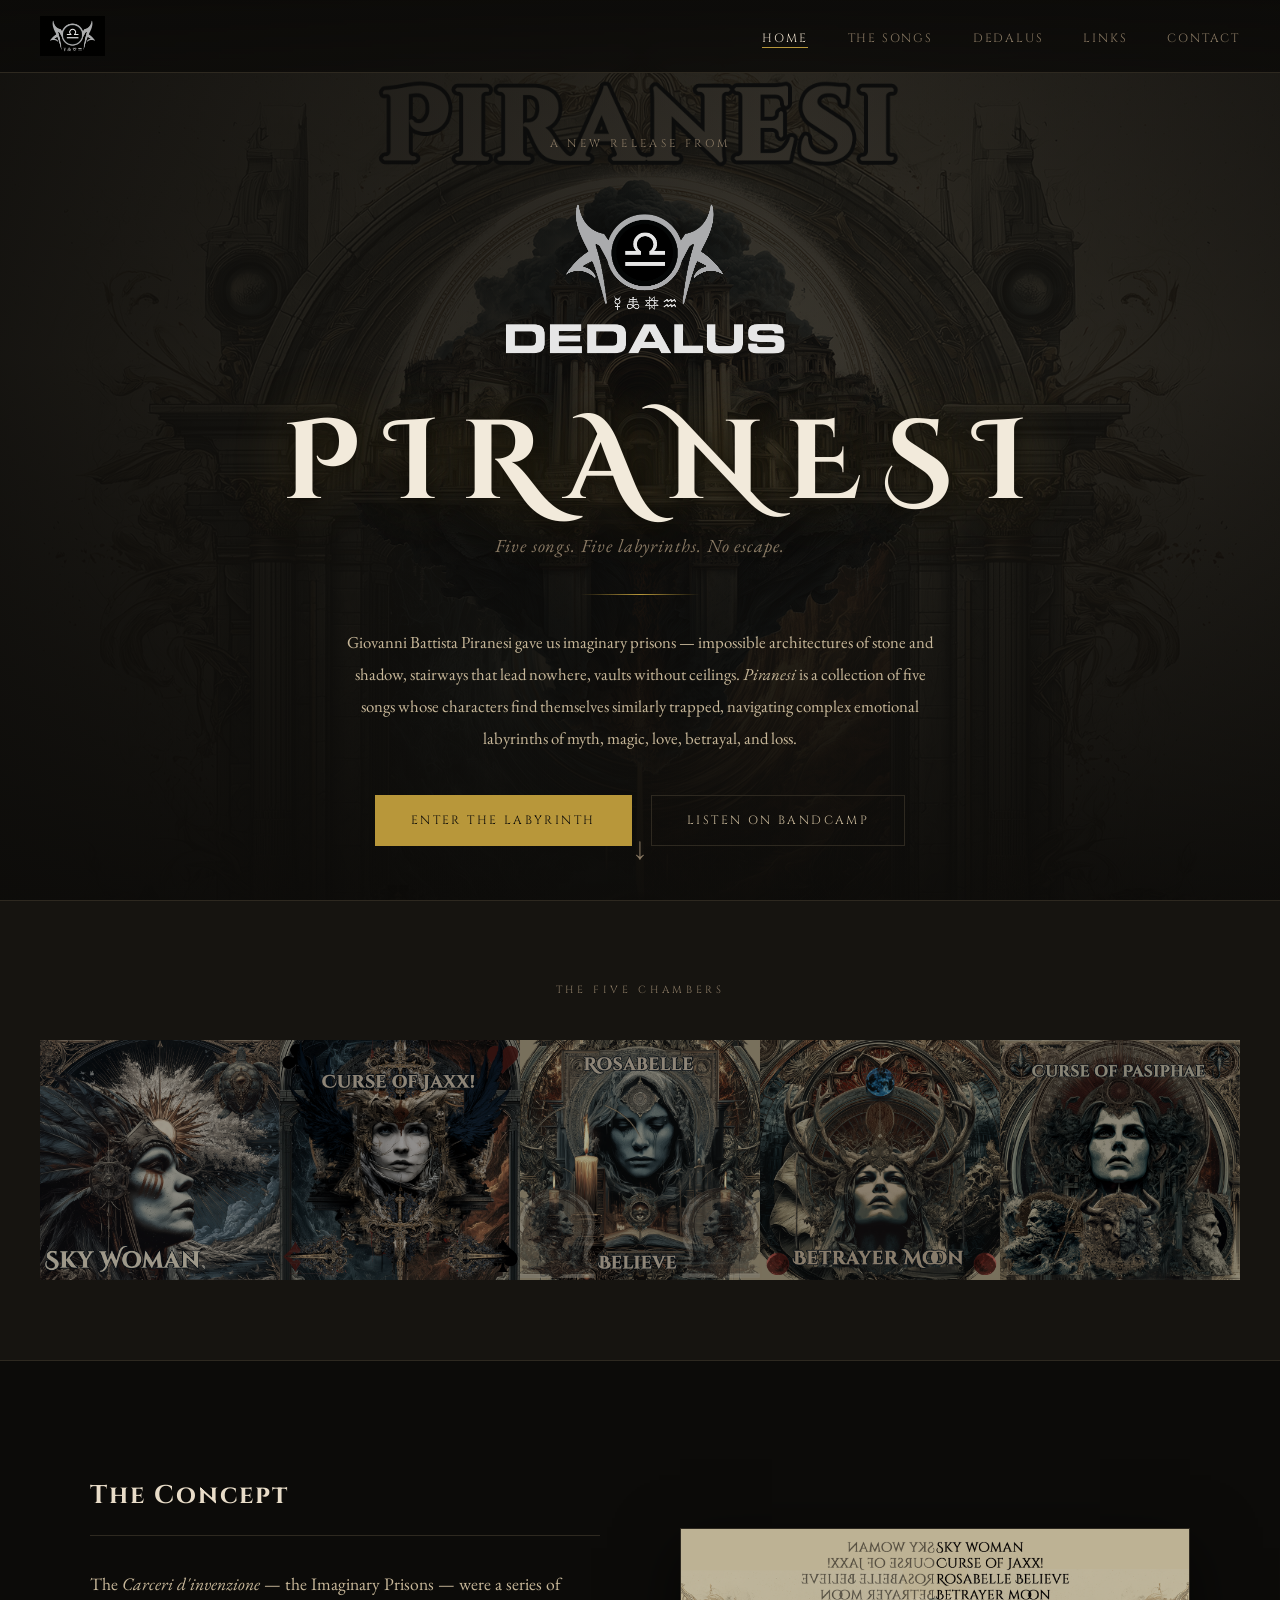
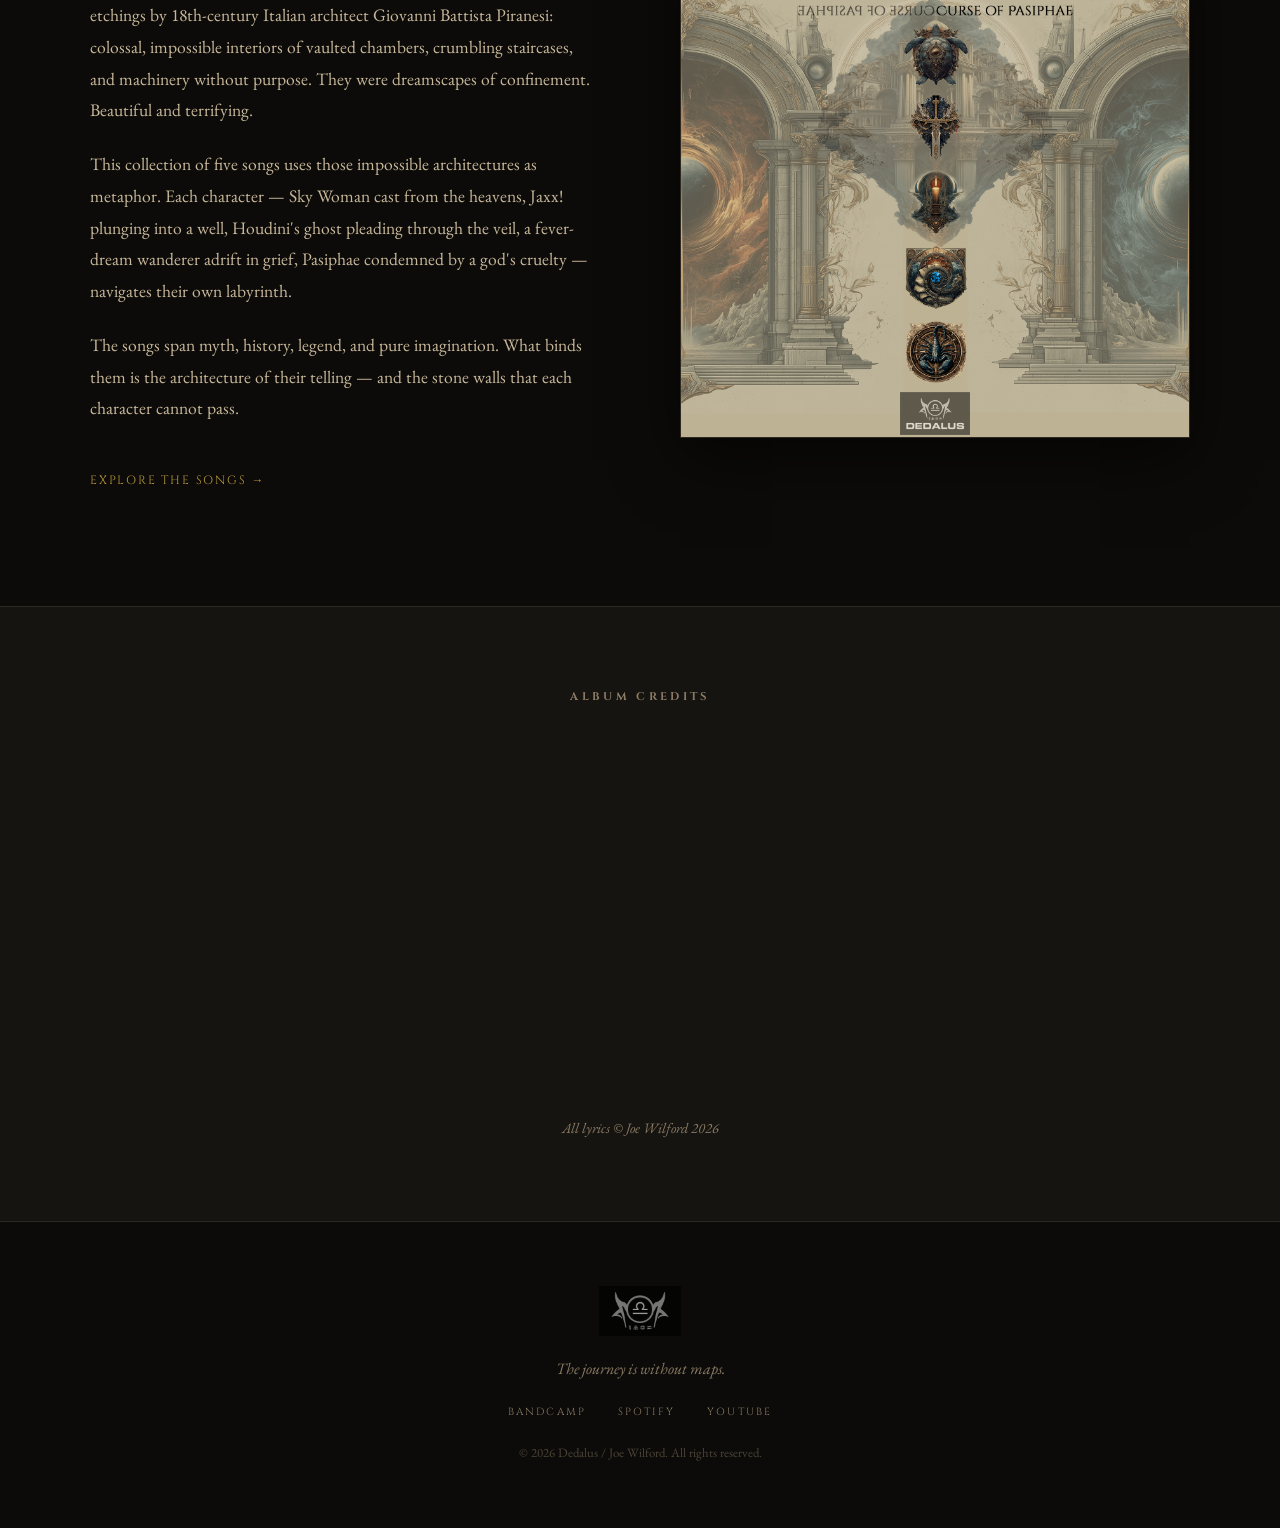
==== commit 2eec0b37: "Update index.html White font on hero logo." ====
--- a/index.html
+++ b/index.html
@@ -29,7 +29,7 @@
   </div>
   <div class="hero-content">
     <div class="hero-eyebrow">A New Release from</div>
-    <img src="images/dedalus-logo-transparent.png" alt="Dedalus" class="hero-logo">
+    <img src="images/dedalus-logo-artist.png" alt="Dedalus" class="hero-logo">
     <h1 class="hero-title">PIRANESI</h1>
     <p class="hero-subtitle">Five songs. Five labyrinths. No escape.</p>
     <div class="hero-rule"></div>
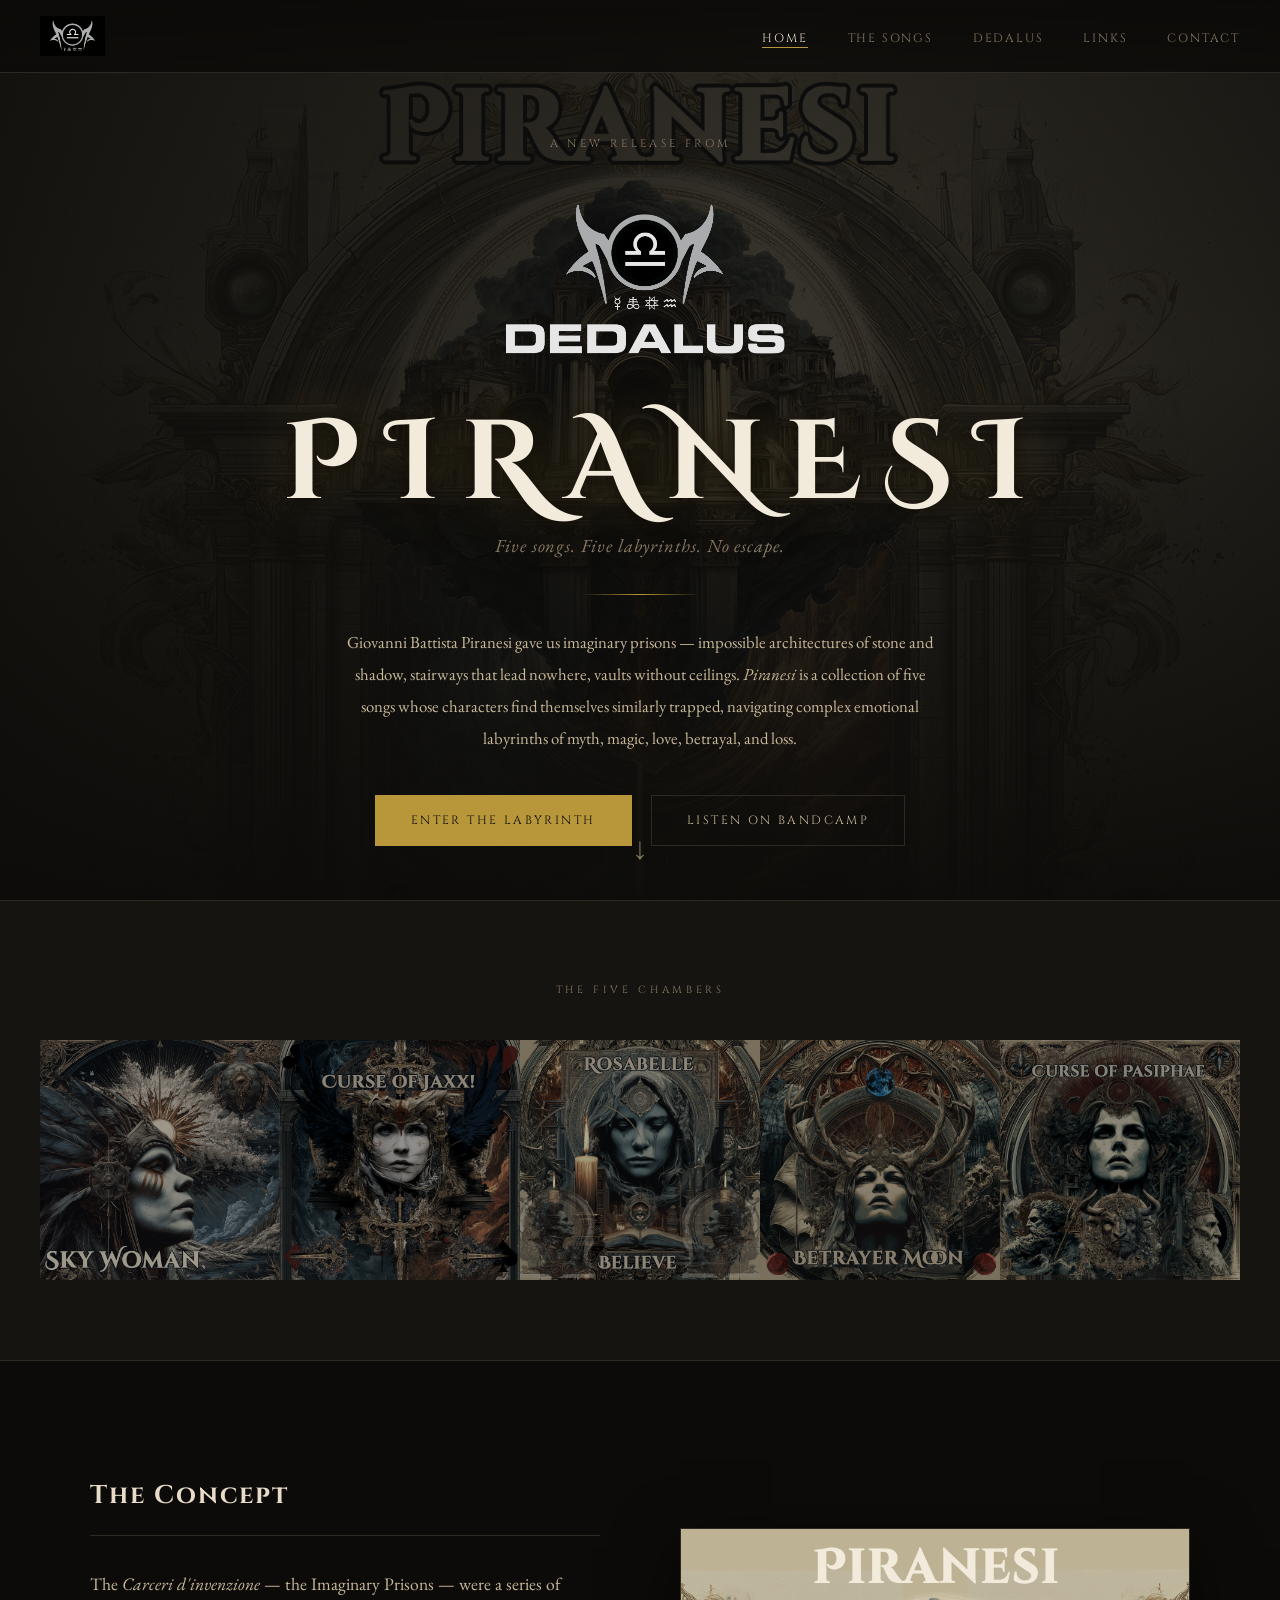
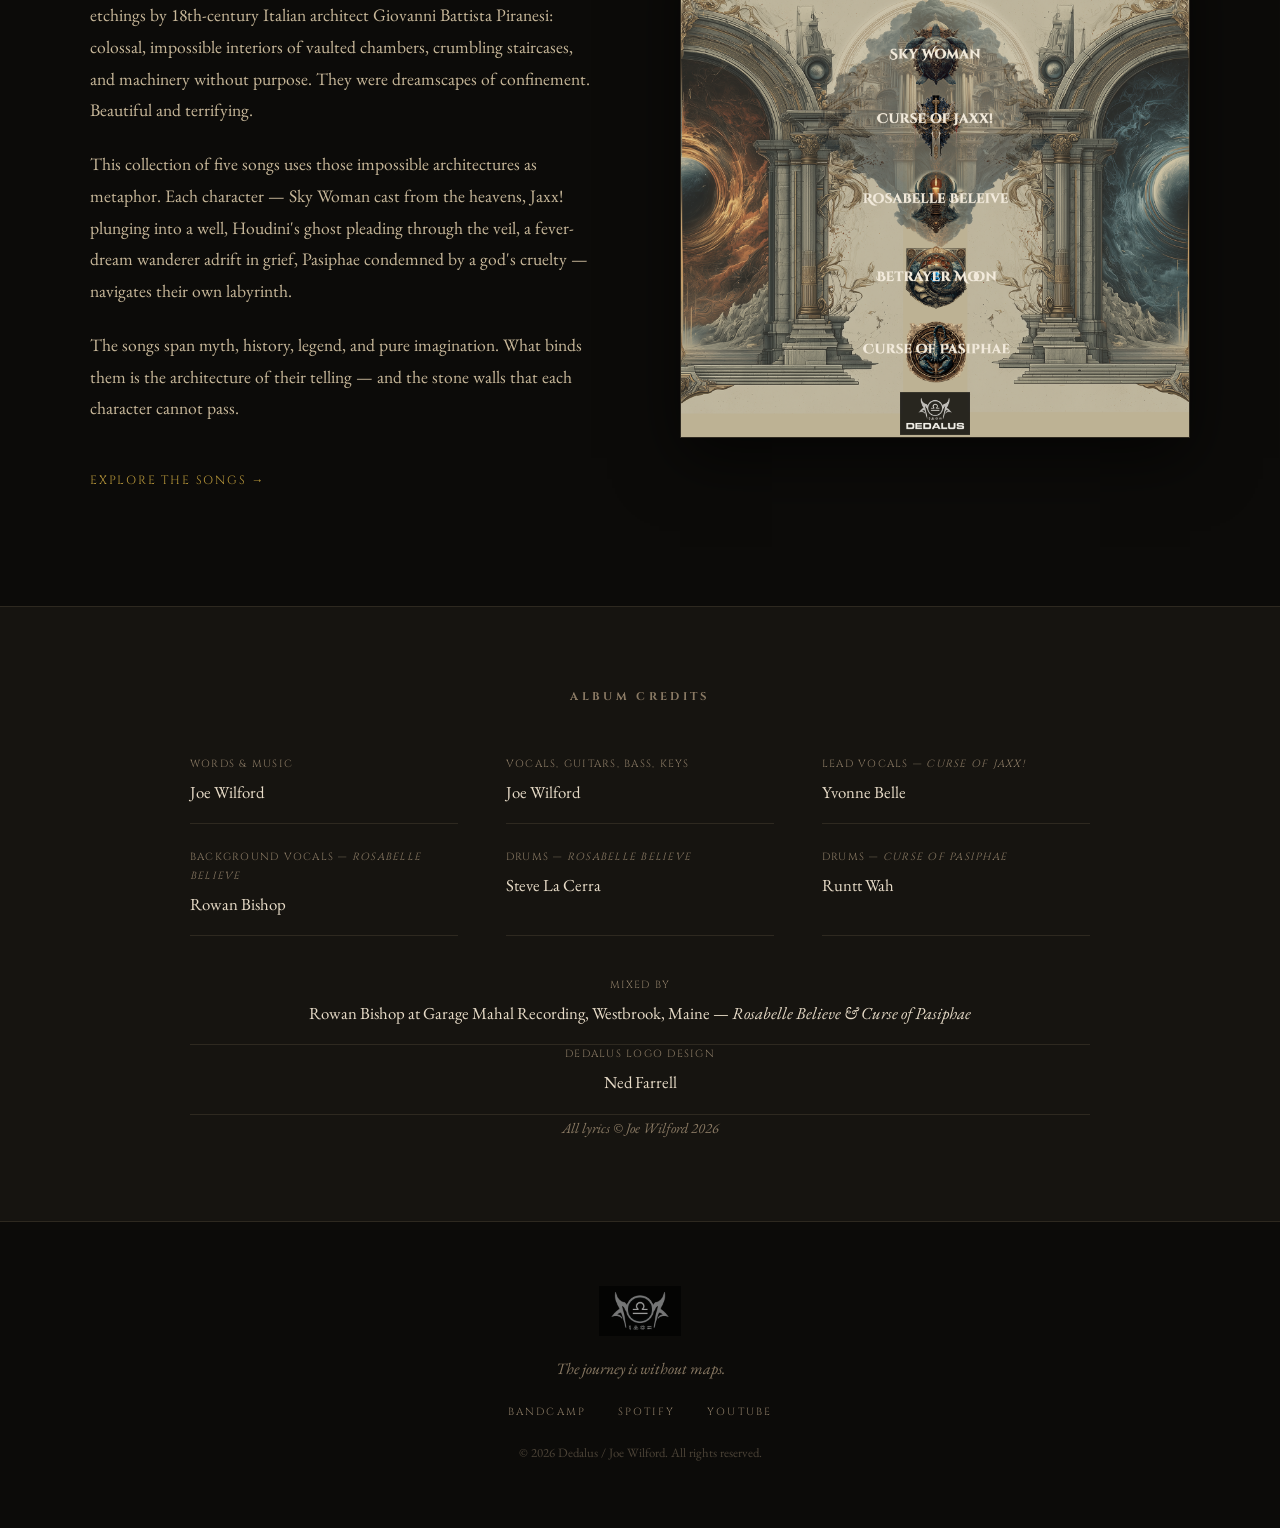
==== commit 3590024e: "Update index.html Back cover alt" ====
--- a/index.html
+++ b/index.html
@@ -80,7 +80,7 @@
       <a href="songs.html" class="btn-text-link">Explore the songs &rarr;</a>
     </div>
     <div class="concept-img">
-      <img src="images/piranesi-back.png" alt="Piranesi back cover">
+      <img src="images/piranesi-back-cover-alt.png" alt="Piranesi back cover">
     </div>
   </div>
 </section>
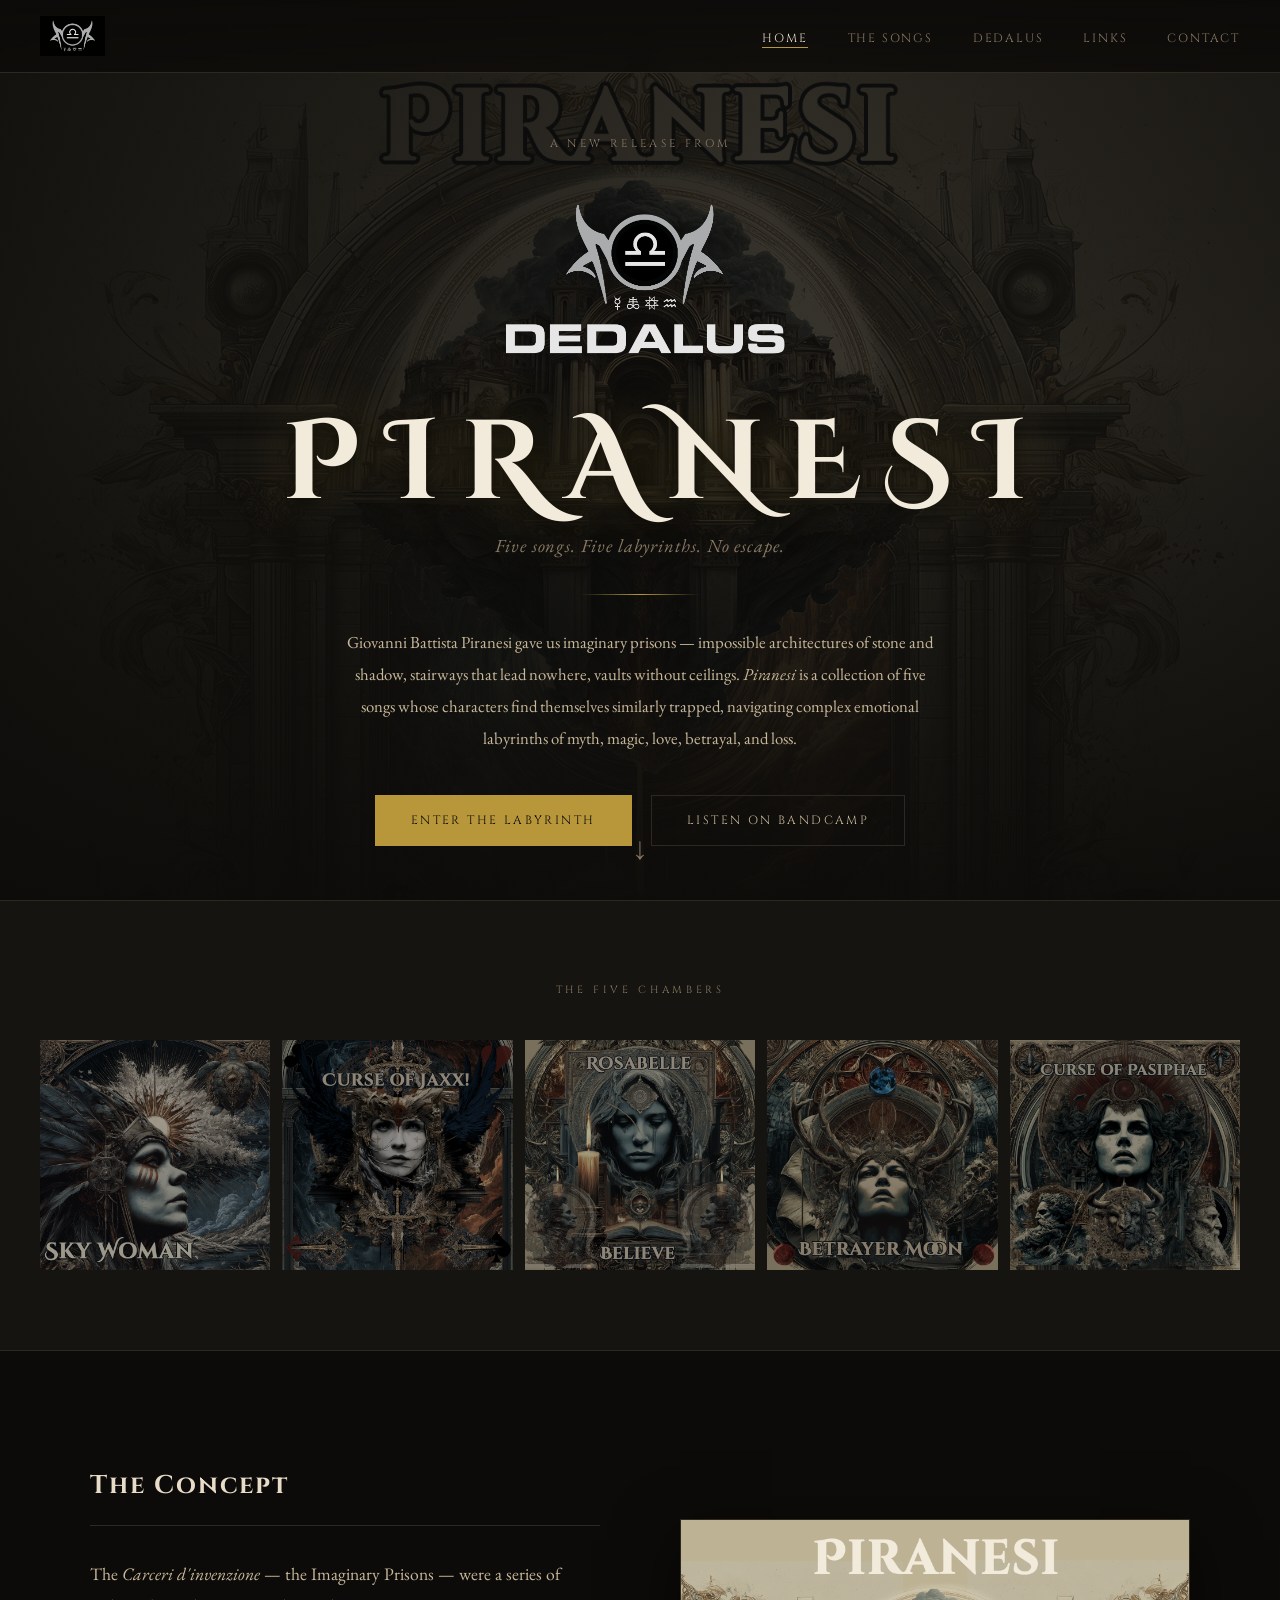
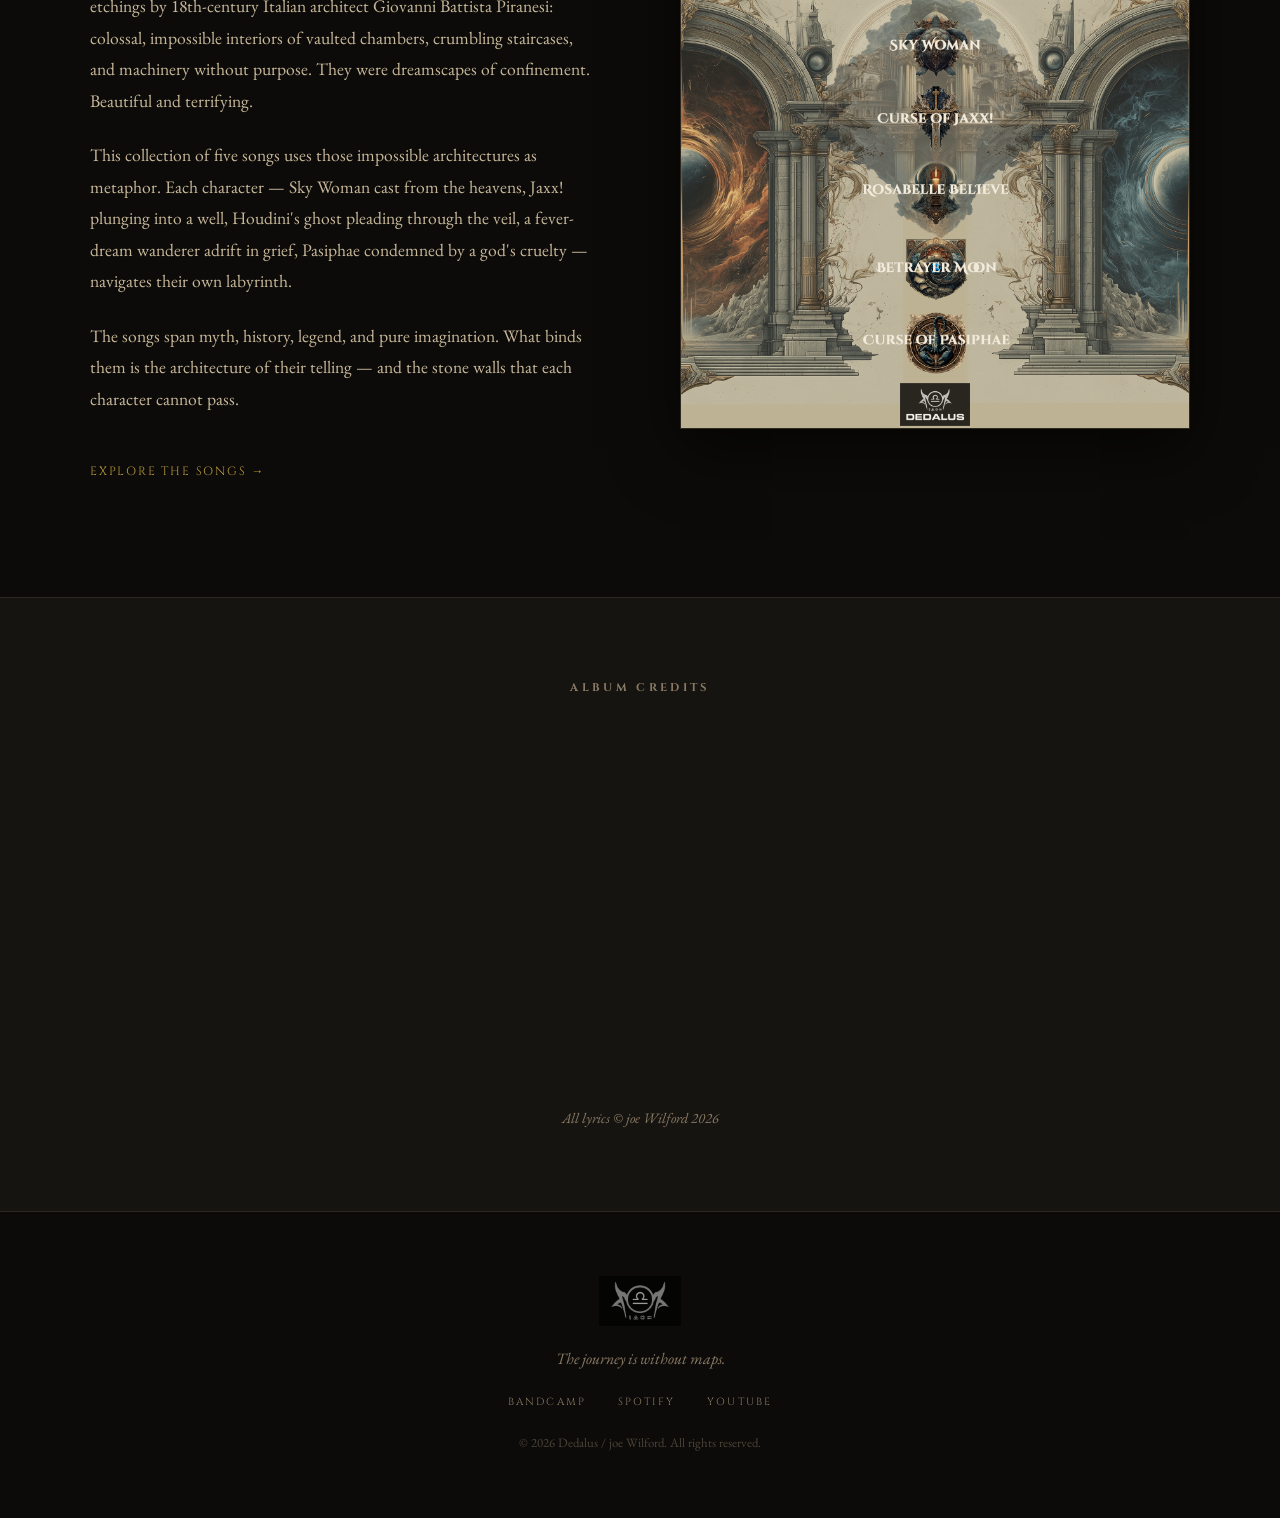
==== commit 9a9afaa7: "Updated bio Updated bio" ====
--- a/index.html
+++ b/index.html
@@ -89,8 +89,8 @@
   <div class="credits-inner">
     <h3 class="credits-title">Album Credits</h3>
     <div class="credits-grid">
-      <div class="credit-item"><span class="credit-role">Words &amp; Music</span><span class="credit-name">Joe Wilford</span></div>
-      <div class="credit-item"><span class="credit-role">Vocals, Guitars, Bass, Keys</span><span class="credit-name">Joe Wilford</span></div>
+      <div class="credit-item"><span class="credit-role">Words &amp; Music</span><span class="credit-name">joe Wilford</span></div>
+      <div class="credit-item"><span class="credit-role">Vocals, Guitars, Bass, Keys</span><span class="credit-name">joe Wilford</span></div>
       <div class="credit-item"><span class="credit-role">Lead Vocals — <em>Curse of Jaxx!</em></span><span class="credit-name">Yvonne Belle</span></div>
       <div class="credit-item"><span class="credit-role">Background Vocals — <em>Rosabelle Believe</em></span><span class="credit-name">Rowan Bishop</span></div>
       <div class="credit-item"><span class="credit-role">Drums — <em>Rosabelle Believe</em></span><span class="credit-name">Steve La Cerra</span></div>
@@ -102,7 +102,7 @@
   <span class="credit-role">Dedalus logo design</span>
   <span class="credit-name">Ned Farrell</span>
 </div>
-    <p class="credits-copy">All lyrics &copy; Joe Wilford 2026</p>
+    <p class="credits-copy">All lyrics &copy; joe Wilford 2026</p>
   </div>
 </section>
 
@@ -115,7 +115,7 @@
       <a href="https://open.spotify.com/artist/7KIFpEmJ60Qsy2uLBTqwLW" target="_blank">Spotify</a>
       <a href="https://youtube.com/@darkartsmusic" target="_blank">YouTube</a>
     </div>
-    <p class="footer-copy">&copy; 2026 Dedalus / Joe Wilford. All rights reserved.</p>
+    <p class="footer-copy">&copy; 2026 Dedalus / joe Wilford. All rights reserved.</p>
   </div>
 </footer>
 
--- a/css/style.css
+++ b/css/style.css
@@ -315,7 +315,7 @@
 .strip-grid {
   display: grid;
   grid-template-columns: repeat(5, 1fr);
-  gap: 0;
+  gap: 12px;
   max-width: 1200px;
   margin: 0 auto;
 }
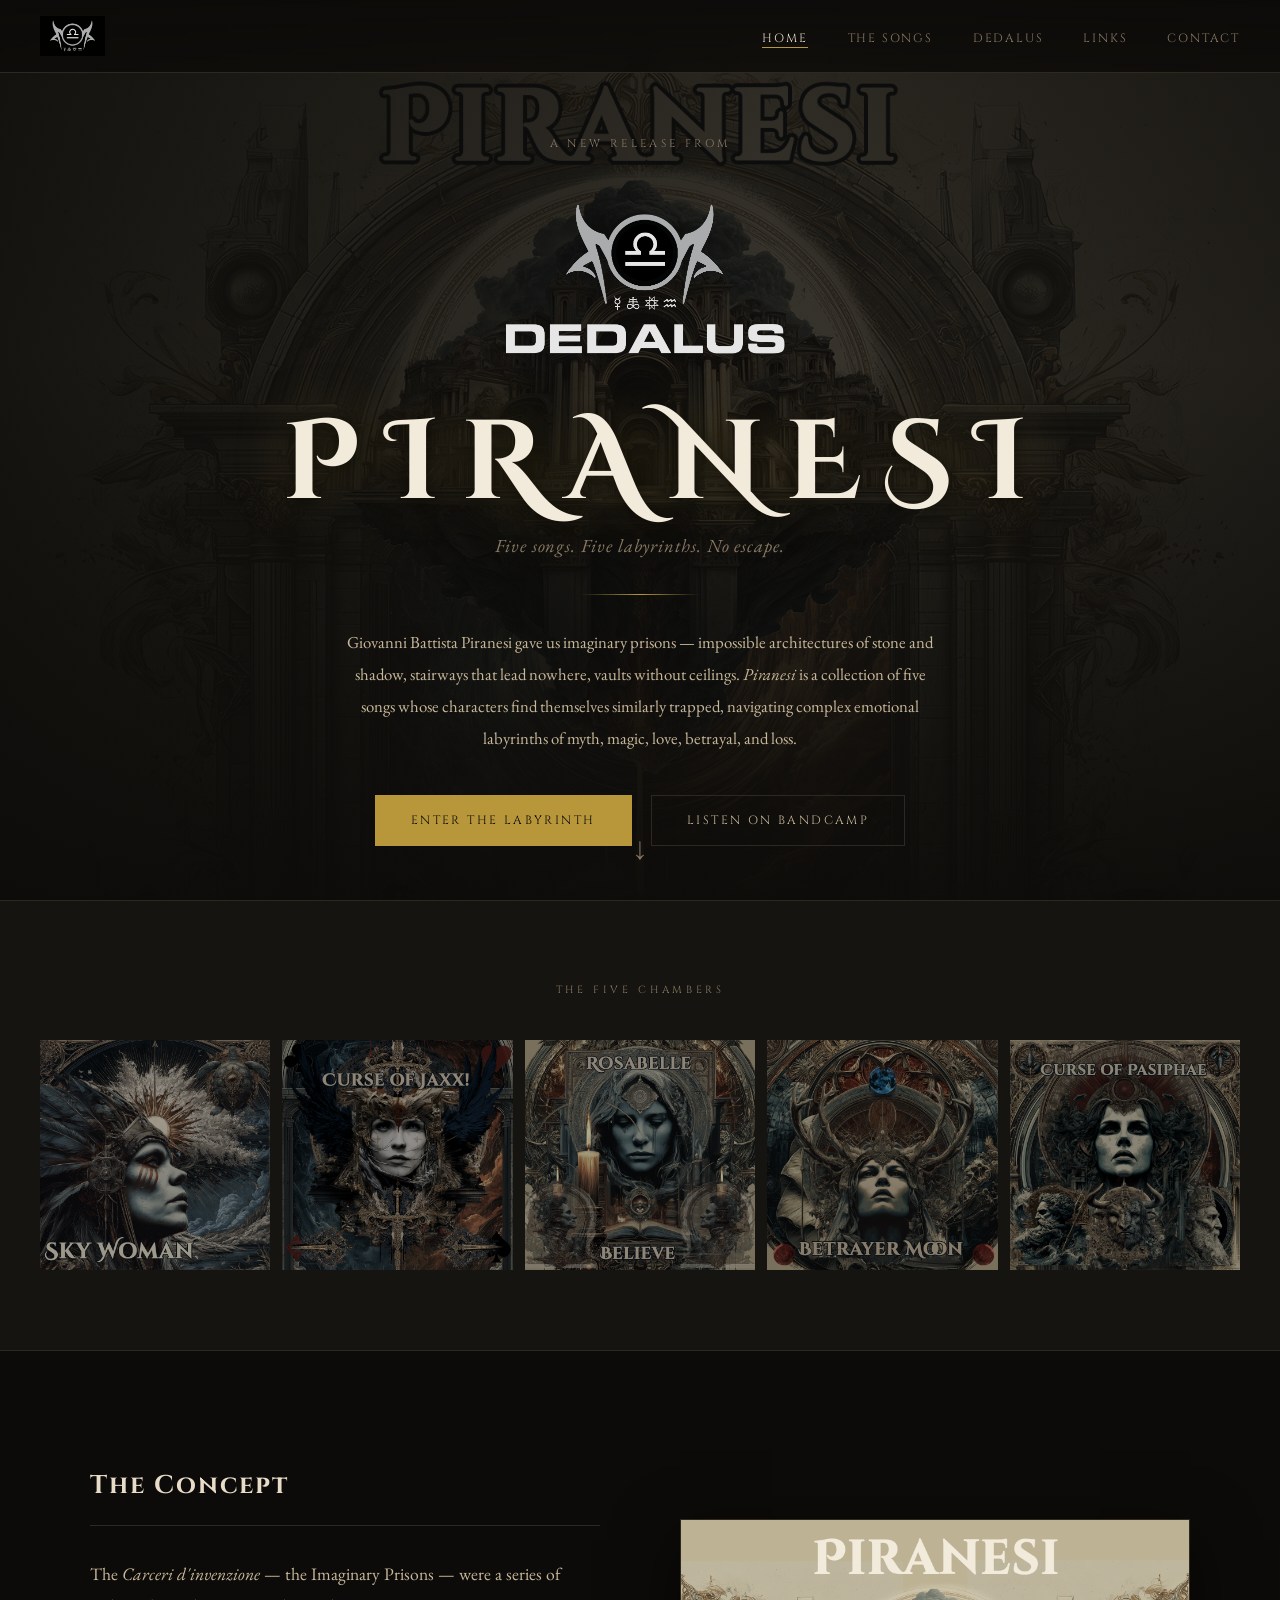
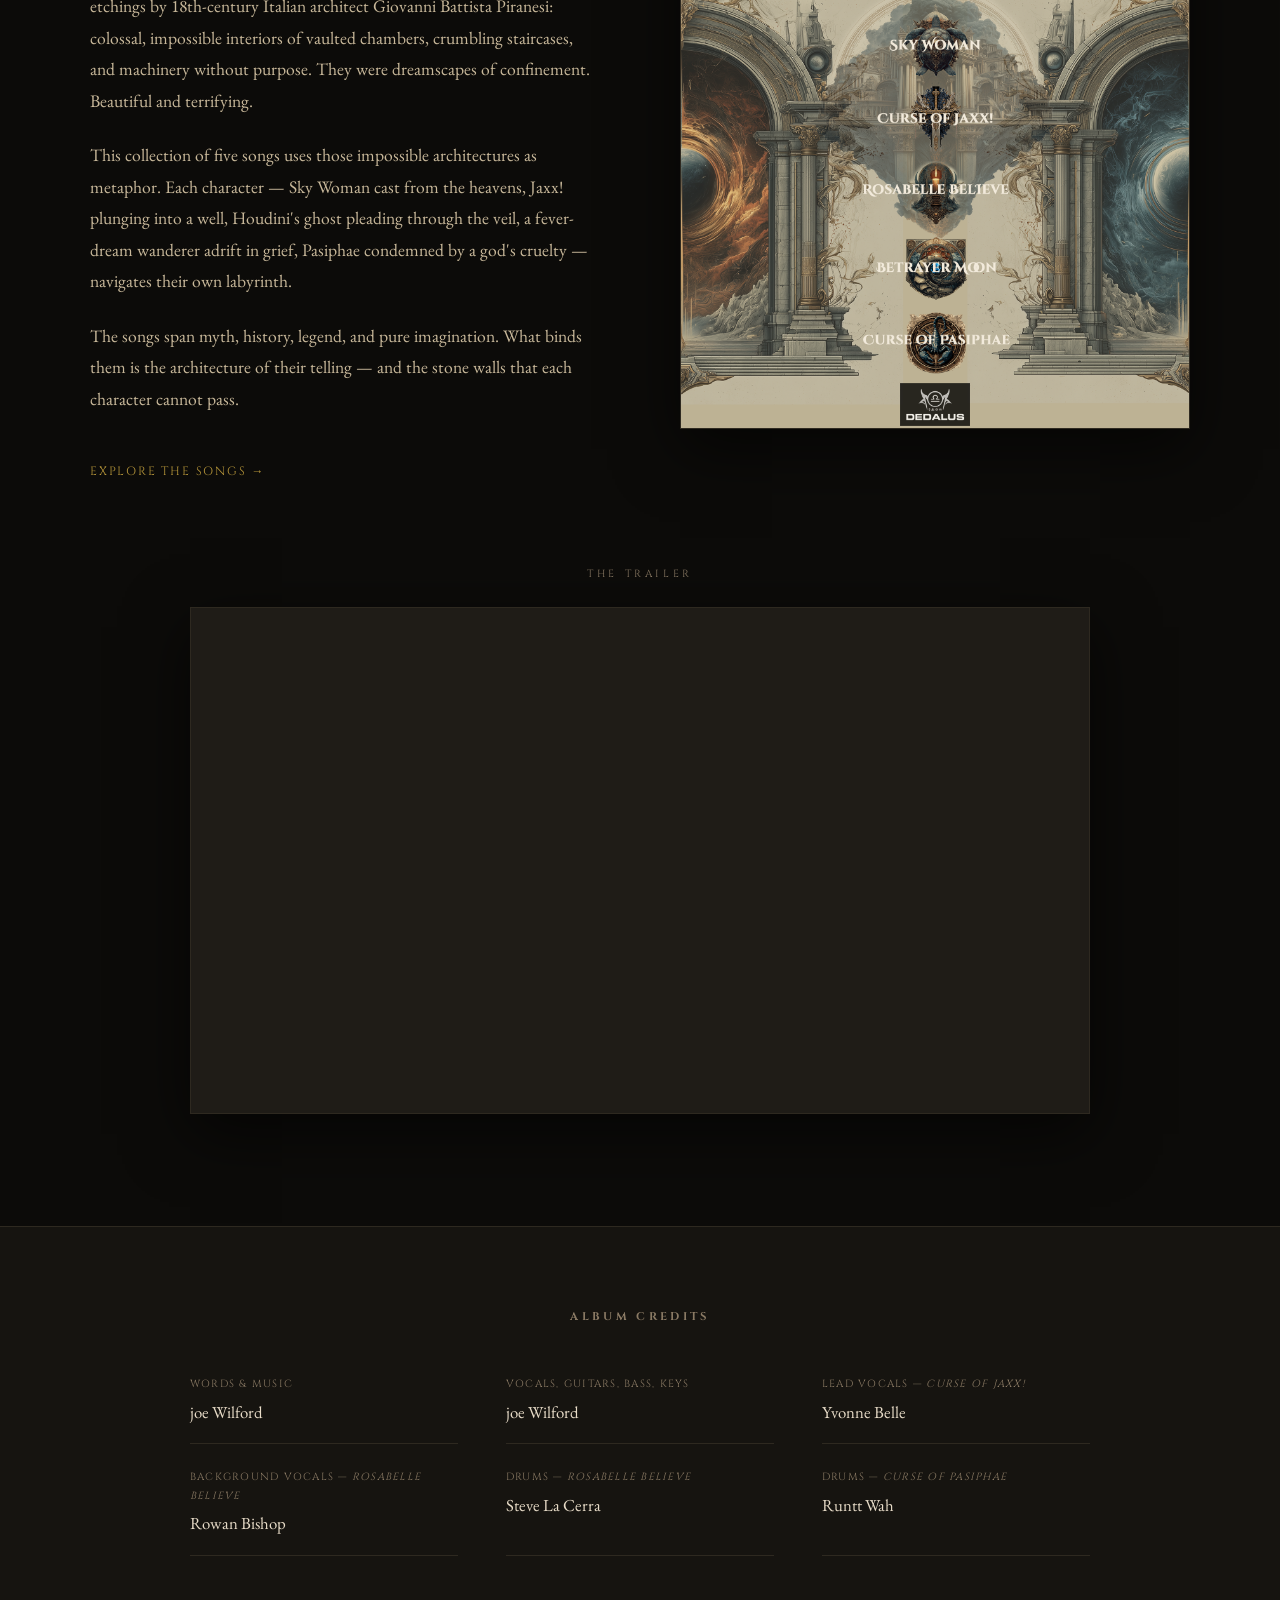
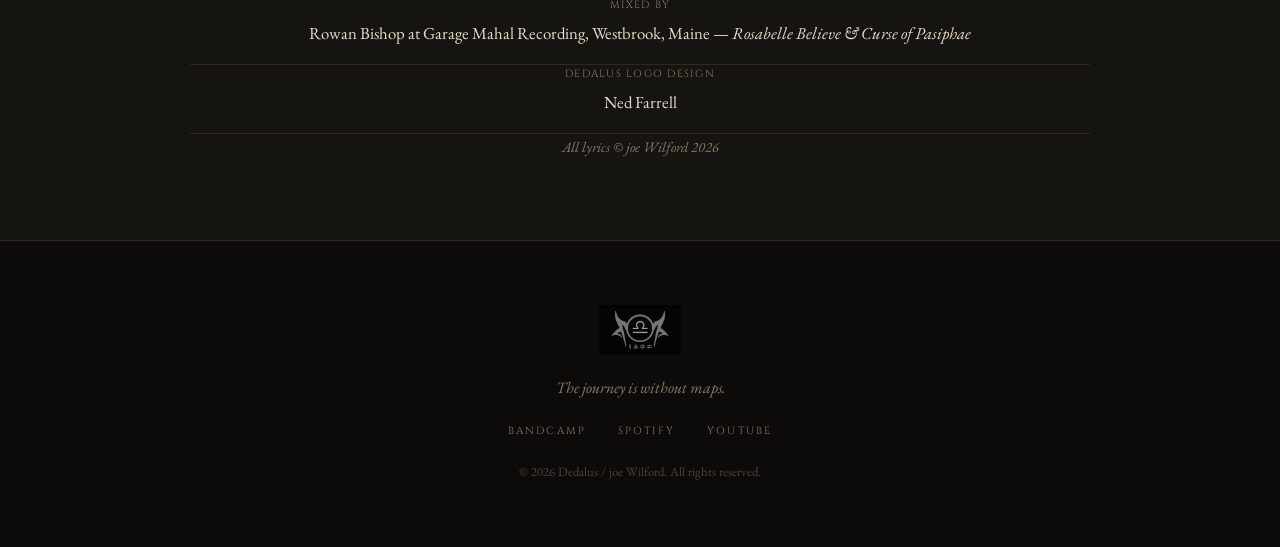
==== commit 779cd607: "Added Trailer" ====
--- a/index.html
+++ b/index.html
@@ -7,6 +7,34 @@
 <link rel="stylesheet" href="css/style.css">
 <link rel="preconnect" href="https://fonts.googleapis.com">
 <link href="https://fonts.googleapis.com/css2?family=Cinzel:wght@400;600;700&family=Cinzel+Decorative:wght@400;700&family=EB+Garamond:ital,wght@0,400;0,500;1,400;1,500&display=swap" rel="stylesheet">
+<style>
+/* Trailer embed (homepage) */
+.trailer { max-width: 900px; margin: 5rem auto 0; }
+.trailer-label {
+  font-family: var(--font-title);
+  font-size: 0.65rem;
+  letter-spacing: 0.35em;
+  text-transform: uppercase;
+  color: var(--parchment-dim);
+  text-align: center;
+  margin-bottom: 1.5rem;
+}
+.trailer-frame {
+  position: relative;
+  aspect-ratio: 16 / 9;
+  background: var(--stone-light);
+  border: 1px solid var(--stone-border);
+  box-shadow: 0 20px 60px rgba(0,0,0,0.6);
+}
+.trailer-frame iframe {
+  position: absolute;
+  inset: 0;
+  width: 100%;
+  height: 100%;
+  border: 0;
+}
+@media (max-width: 768px) { .trailer { margin-top: 3.5rem; } }
+</style>
 </head>
 <body>
 
@@ -83,6 +111,12 @@
       <img src="images/piranesi-back-cover-alt.png" alt="Piranesi back cover">
     </div>
   </div>
+  <div class="trailer">
+    <div class="trailer-label">The Trailer</div>
+    <div class="trailer-frame">
+      <iframe src="https://www.youtube-nocookie.com/embed/JKnv0bKHpz0?rel=0" title="Piranesi — Official Trailer" loading="lazy" referrerpolicy="strict-origin-when-cross-origin" allow="accelerometer; autoplay; clipboard-write; encrypted-media; gyroscope; picture-in-picture; web-share" allowfullscreen></iframe>
+    </div>
+  </div>
 </section>
 
 <section class="credits-strip">
--- a/css/style.css
+++ b/css/style.css
@@ -1214,3 +1214,33 @@
   color: var(--gold);
   background: rgba(184,151,58,0.05);
 }
+
+/* Bio subsections */
+.bio-subhead {
+  font-family: var(--font-title);
+  font-size: 1.05rem;
+  letter-spacing: 0.08em;
+  color: var(--gold);
+  margin: 2.8rem 0 1rem;
+  padding-top: 1.6rem;
+  border-top: 1px solid var(--stone-border);
+}
+.bio-subhead em { font-family: var(--font-body); font-size: 1.2em; color: var(--ivory); }
+.bio-tagline {
+  font-style: italic;
+  color: var(--ivory) !important;
+}
+.bio-songs {
+  list-style: none;
+  margin: 0 0 1.6rem;
+  border-left: 1px solid var(--gold-dim);
+  padding-left: 1.4rem;
+}
+.bio-songs li {
+  color: var(--parchment);
+  margin-bottom: 1.1rem;
+  line-height: 1.7;
+}
+.bio-songs strong { font-family: var(--font-title); font-weight: 600; font-size: 0.9em; letter-spacing: 0.04em; color: var(--ivory); }
+.bio-text a { color: var(--gold); }
+.bio-text a:hover { color: var(--ivory); }
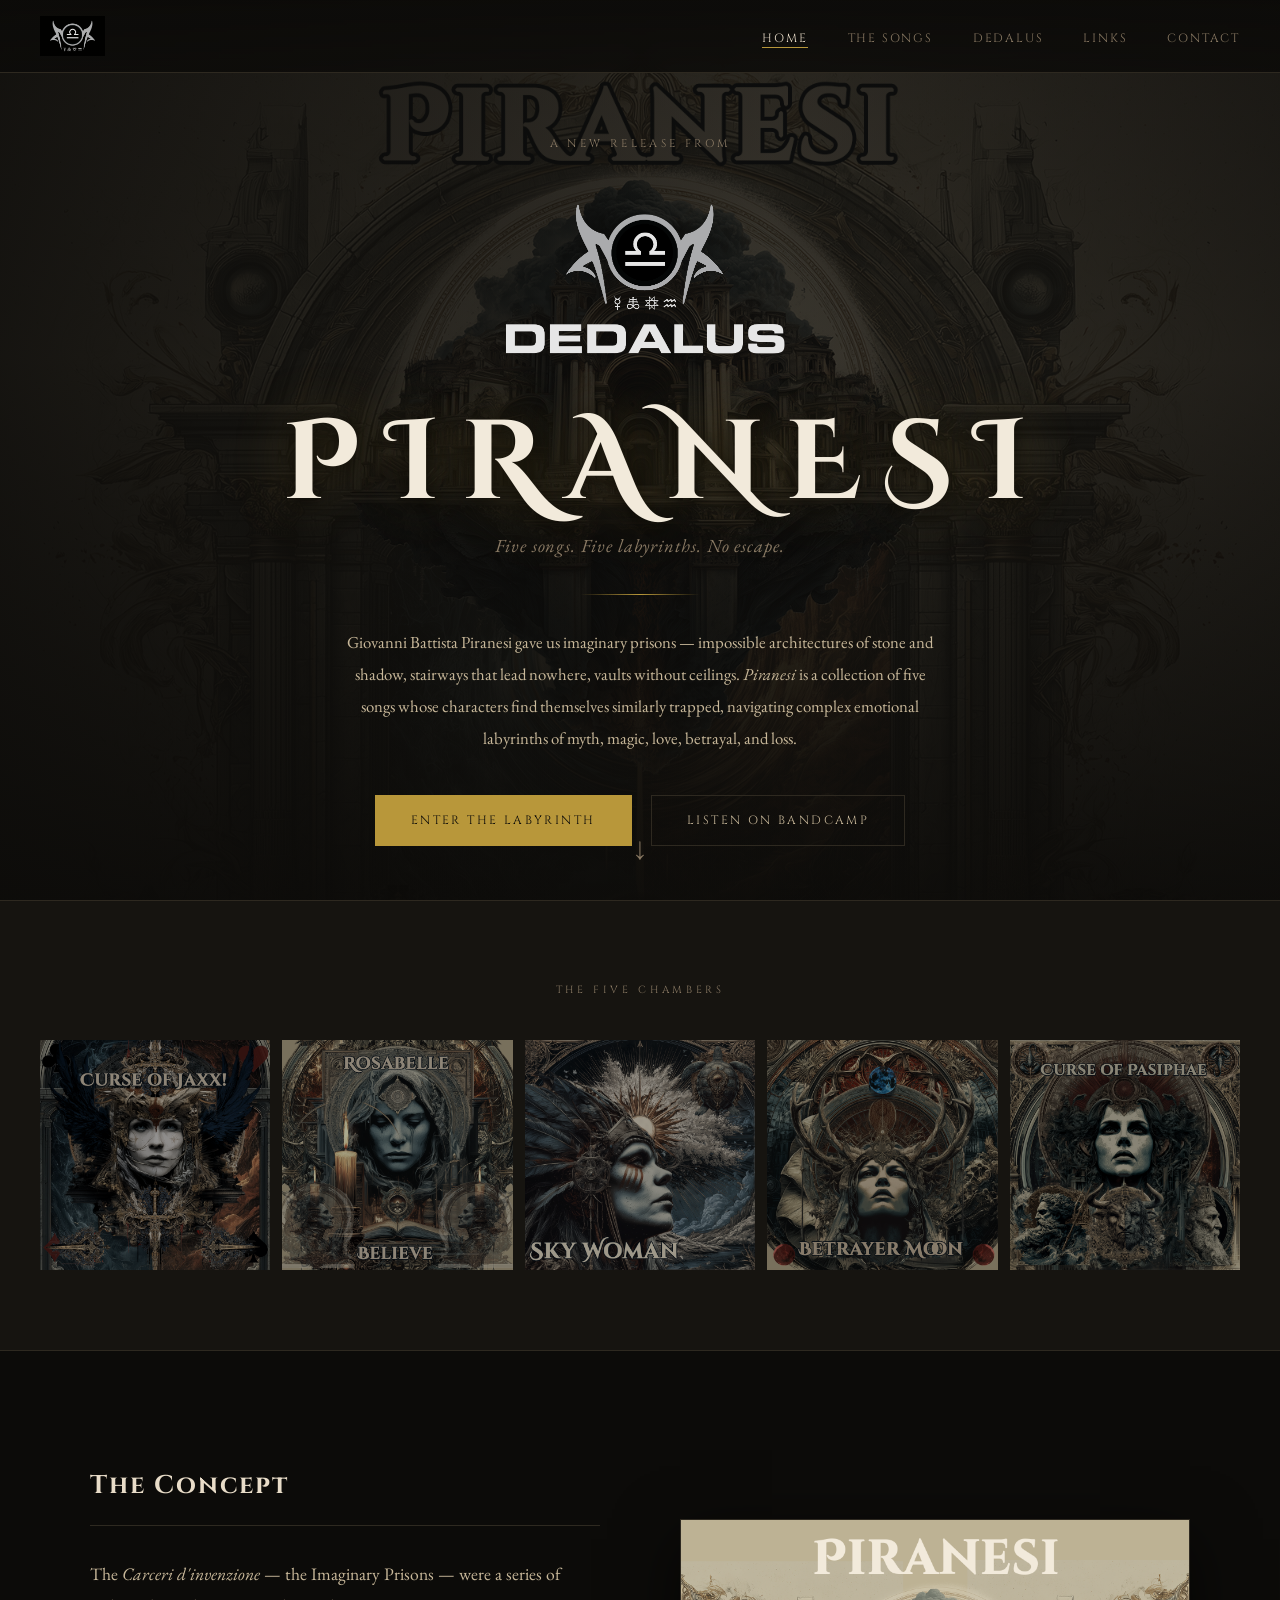
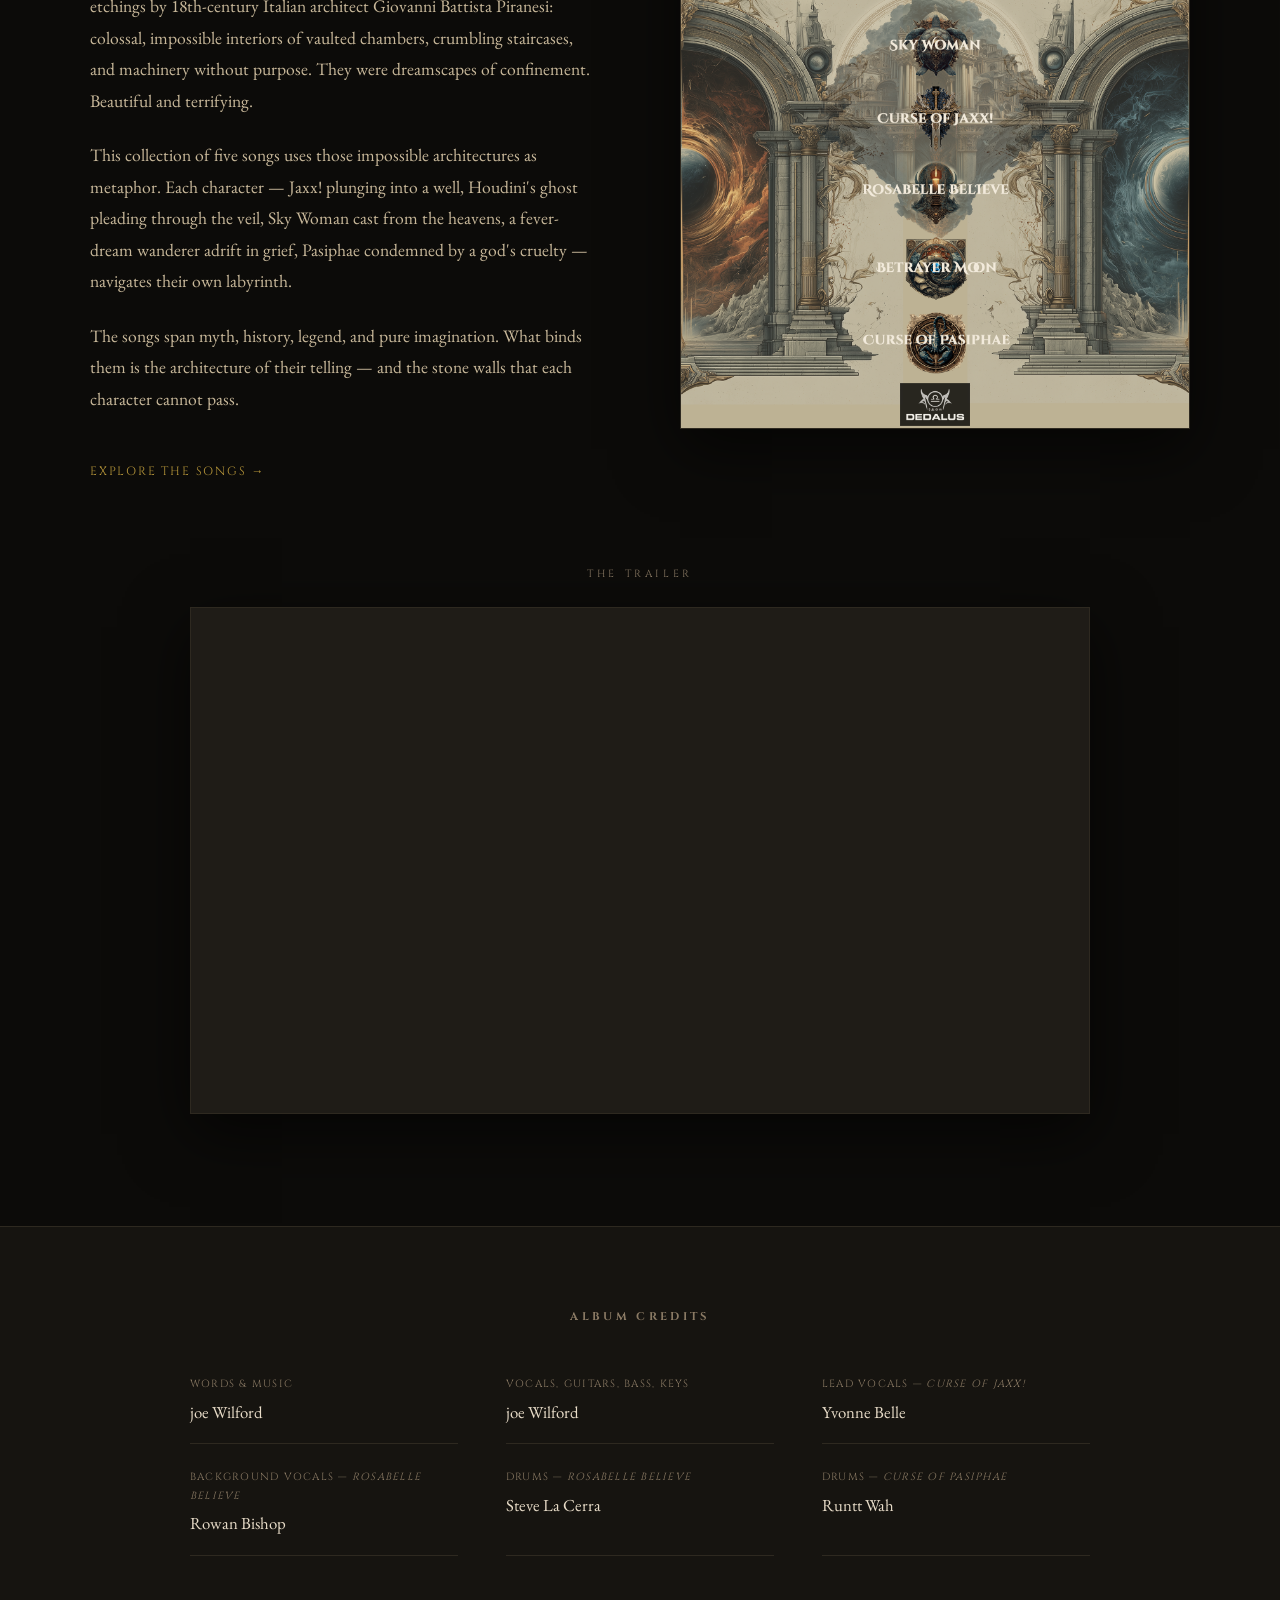
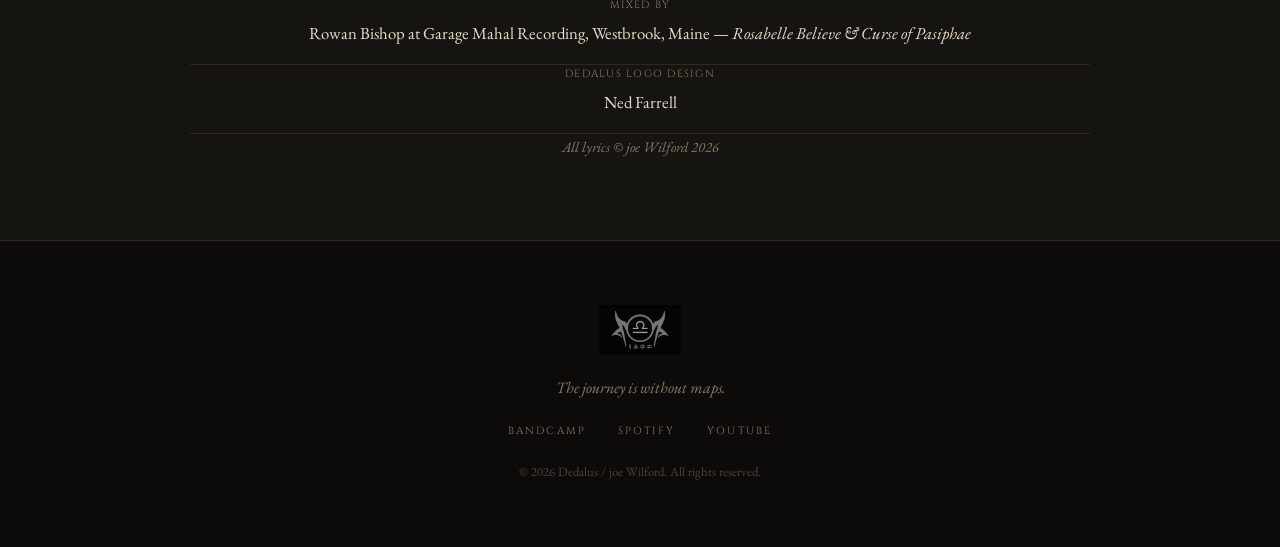
==== commit 27b6a3c4: "Reorder songs on the homepage Five Chambers strip and the Concept character sentence follow the new " ====
--- a/index.html
+++ b/index.html
@@ -75,17 +75,17 @@
 <section class="song-strip">
   <div class="strip-label">The Five Chambers</div>
   <div class="strip-grid">
-    <a href="songs.html#sky-woman" class="strip-card">
-      <img src="images/sky-woman.png" alt="Sky Woman">
-      <div class="strip-veil"><span class="strip-num">I</span><span class="strip-name">Sky Woman</span></div>
-    </a>
     <a href="songs.html#jaxx" class="strip-card">
       <img src="images/jaxx.png" alt="Curse of Jaxx!">
-      <div class="strip-veil"><span class="strip-num">II</span><span class="strip-name">Curse of Jaxx!</span></div>
+      <div class="strip-veil"><span class="strip-num">I</span><span class="strip-name">Curse of Jaxx!</span></div>
     </a>
     <a href="songs.html#rosabelle" class="strip-card">
       <img src="images/rosabelle.png" alt="Rosabelle Believe">
-      <div class="strip-veil"><span class="strip-num">III</span><span class="strip-name">Rosabelle Believe</span></div>
+      <div class="strip-veil"><span class="strip-num">II</span><span class="strip-name">Rosabelle Believe</span></div>
+    </a>
+    <a href="songs.html#sky-woman" class="strip-card">
+      <img src="images/sky-woman.png" alt="Sky Woman">
+      <div class="strip-veil"><span class="strip-num">III</span><span class="strip-name">Sky Woman</span></div>
     </a>
     <a href="songs.html#betrayer-moon" class="strip-card">
       <img src="images/betrayer-moon.png" alt="Betrayer Moon">
@@ -103,7 +103,7 @@
     <div class="concept-text">
       <h2 class="section-title">The Concept</h2>
       <p>The <em>Carceri d'invenzione</em> — the Imaginary Prisons — were a series of etchings by 18th-century Italian architect Giovanni Battista Piranesi: colossal, impossible interiors of vaulted chambers, crumbling staircases, and machinery without purpose. They were dreamscapes of confinement. Beautiful and terrifying.</p>
-      <p>This collection of five songs uses those impossible architectures as metaphor. Each character — Sky Woman cast from the heavens, Jaxx! plunging into a well, Houdini's ghost pleading through the veil, a fever-dream wanderer adrift in grief, Pasiphae condemned by a god's cruelty — navigates their own labyrinth.</p>
+      <p>This collection of five songs uses those impossible architectures as metaphor. Each character — Jaxx! plunging into a well, Houdini's ghost pleading through the veil, Sky Woman cast from the heavens, a fever-dream wanderer adrift in grief, Pasiphae condemned by a god's cruelty — navigates their own labyrinth.</p>
       <p>The songs span myth, history, legend, and pure imagination. What binds them is the architecture of their telling — and the stone walls that each character cannot pass.</p>
       <a href="songs.html" class="btn-text-link">Explore the songs &rarr;</a>
     </div>
--- a/css/style.css
+++ b/css/style.css
@@ -477,7 +477,11 @@
 .page-header {
   padding: 10rem 2rem 5rem;
   text-align: center;
+  /* Layers, top to bottom: stone grain, candlelight glow, corner vignette, base */
   background:
+    url("data:image/svg+xml,%3Csvg xmlns='http://www.w3.org/2000/svg' width='240' height='240'%3E%3Cfilter id='n'%3E%3CfeTurbulence type='fractalNoise' baseFrequency='0.85' numOctaves='3' stitchTiles='stitch'/%3E%3CfeColorMatrix values='0 0 0 0 0.78  0 0 0 0 0.72  0 0 0 0 0.60  0 0 0 0.11 0'/%3E%3C/filter%3E%3Crect width='100%25' height='100%25' filter='url(%23n)'/%3E%3C/svg%3E"),
+    radial-gradient(ellipse 55% 75% at 50% 64%, rgba(184,151,58,0.16) 0%, rgba(184,151,58,0.06) 40%, rgba(184,151,58,0) 72%),
+    radial-gradient(ellipse 120% 110% at 50% 60%, rgba(0,0,0,0) 45%, rgba(0,0,0,0.55) 100%),
     linear-gradient(to bottom, rgba(12,11,9,1) 0%, rgba(22,20,16,1) 100%);
   border-bottom: 1px solid var(--stone-border);
   position: relative;
